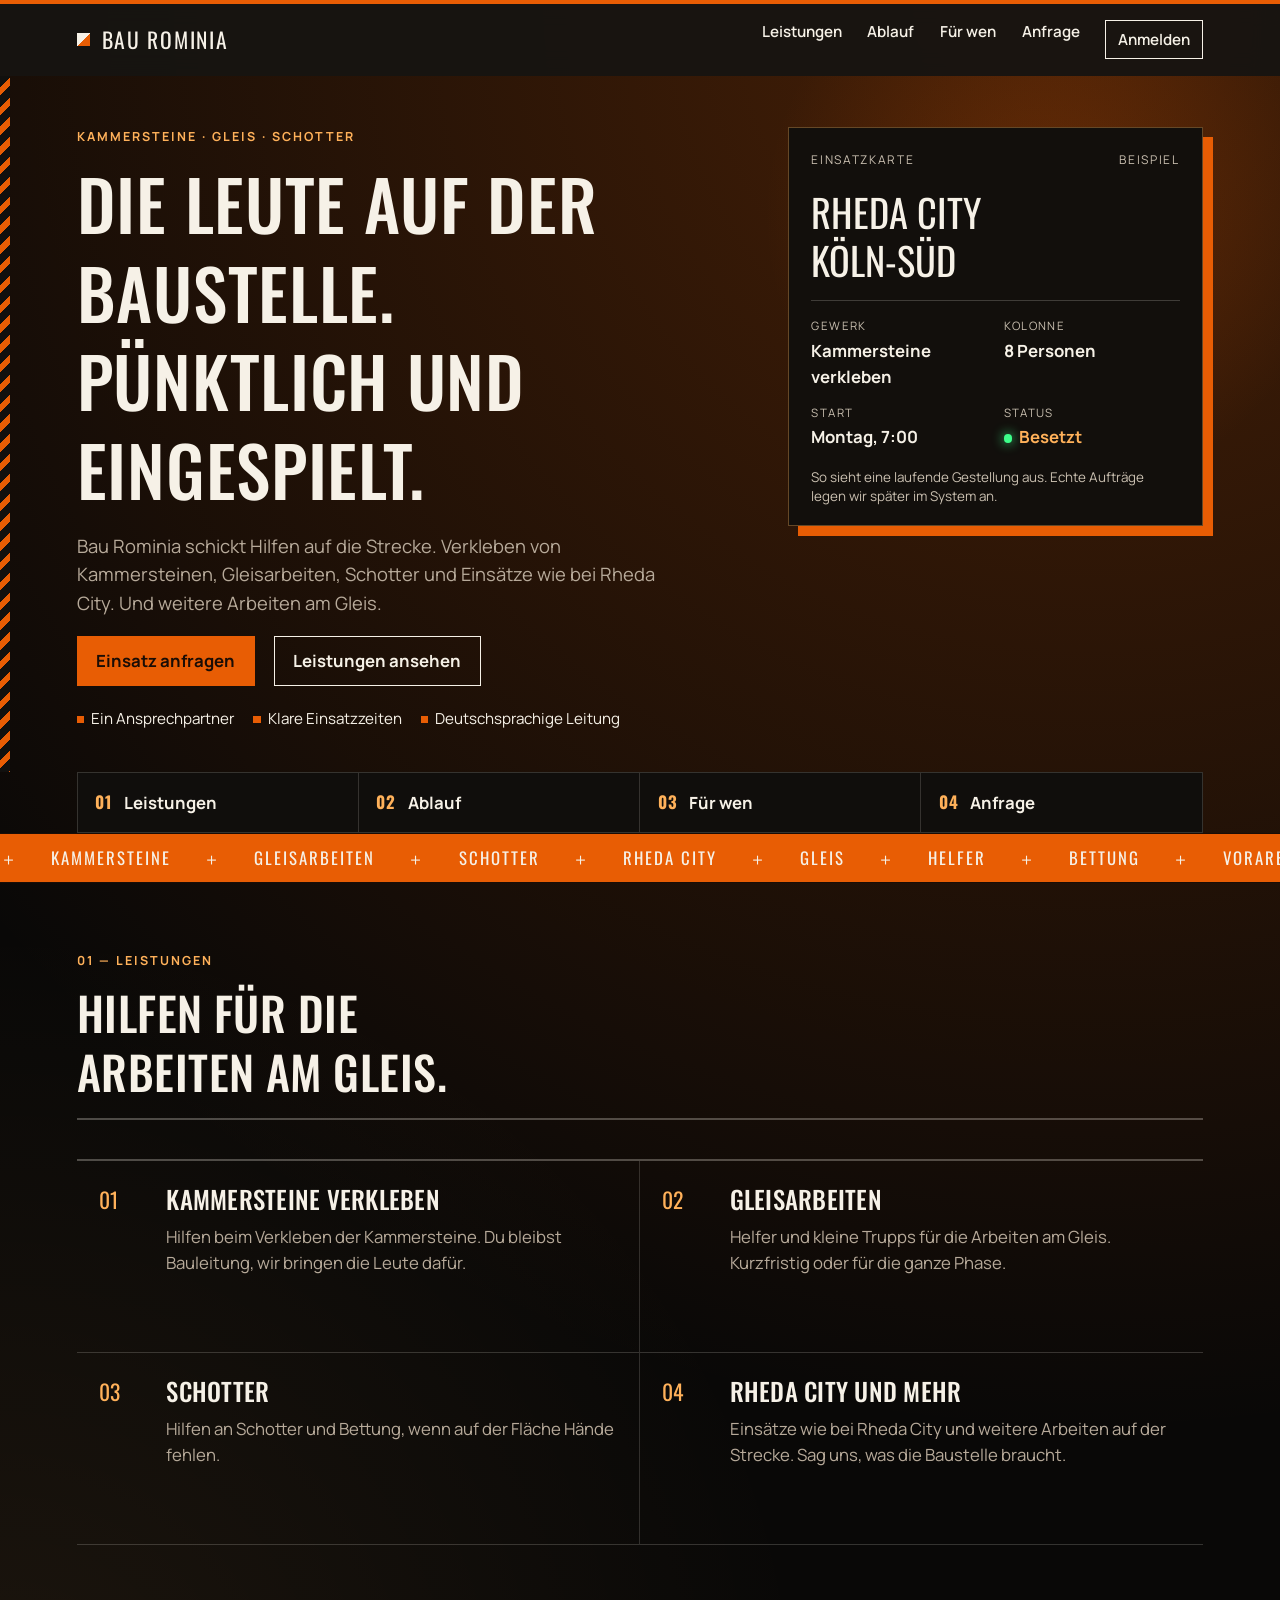
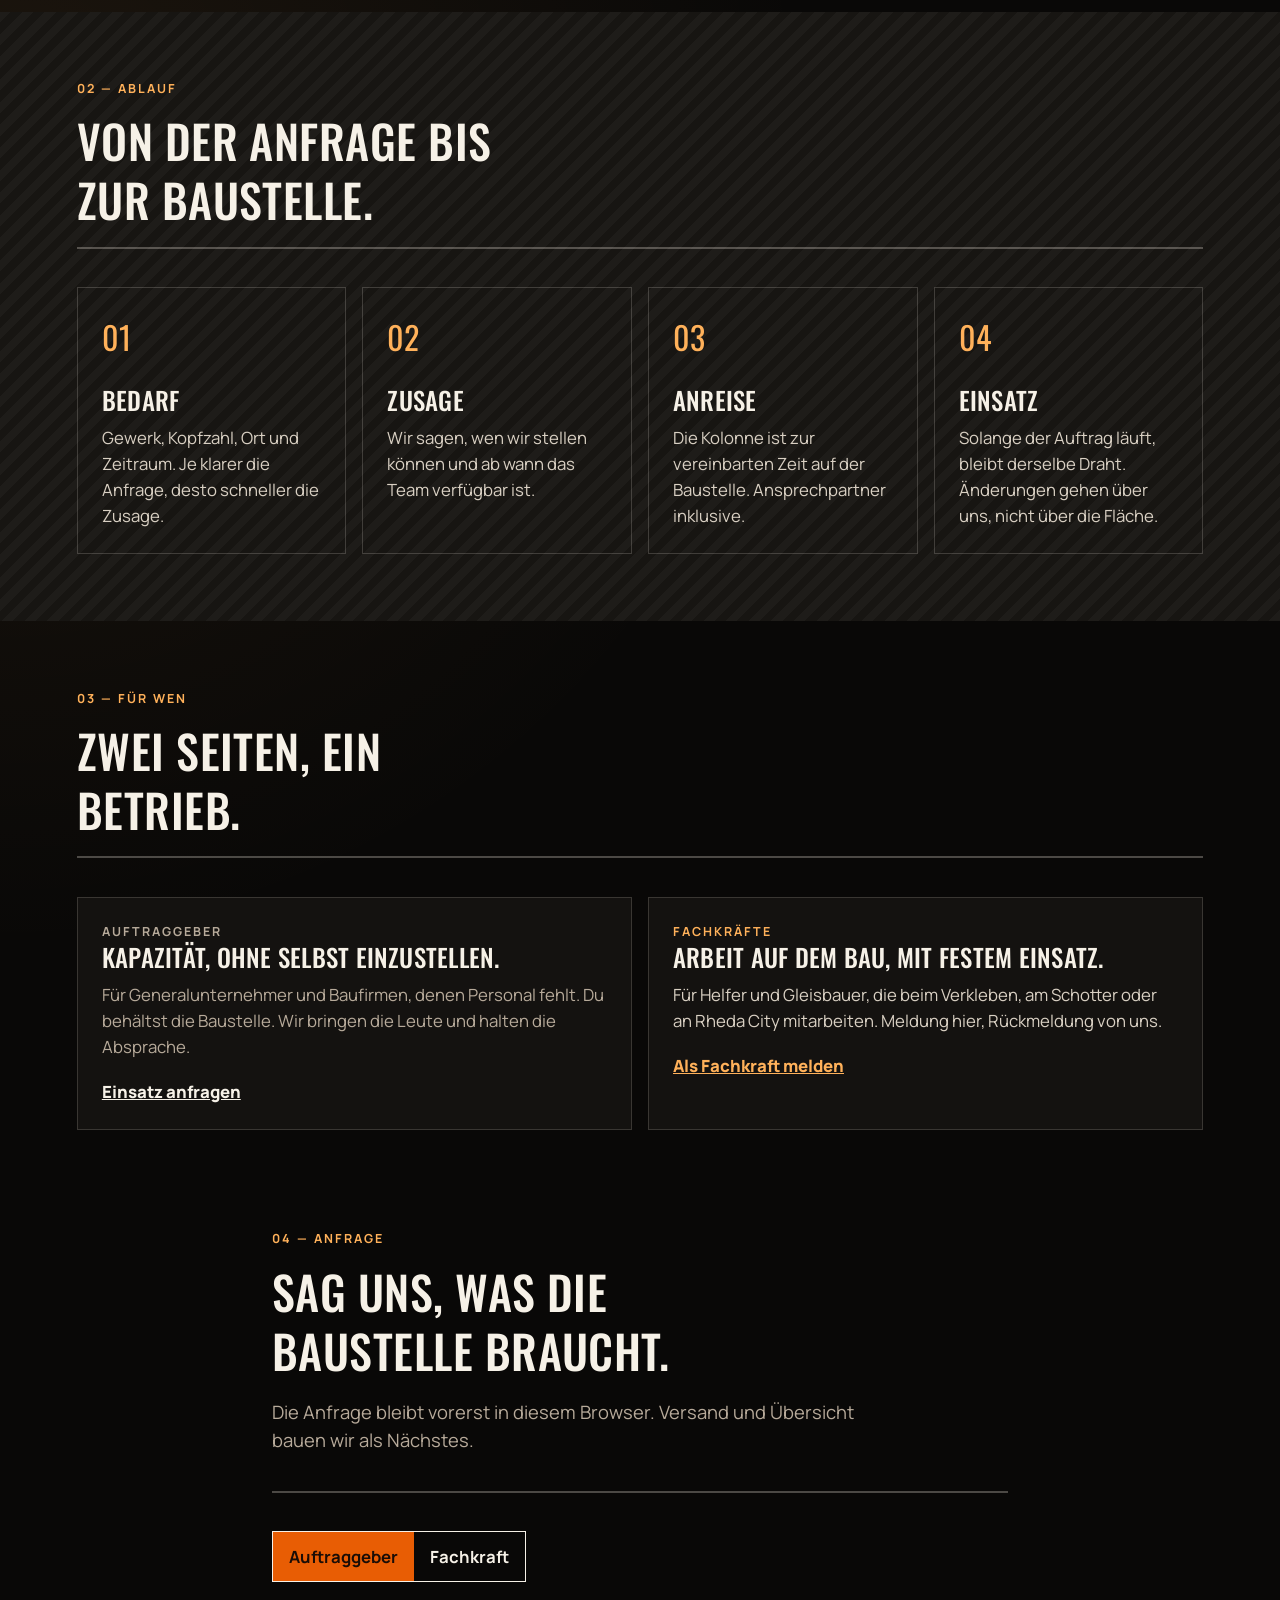
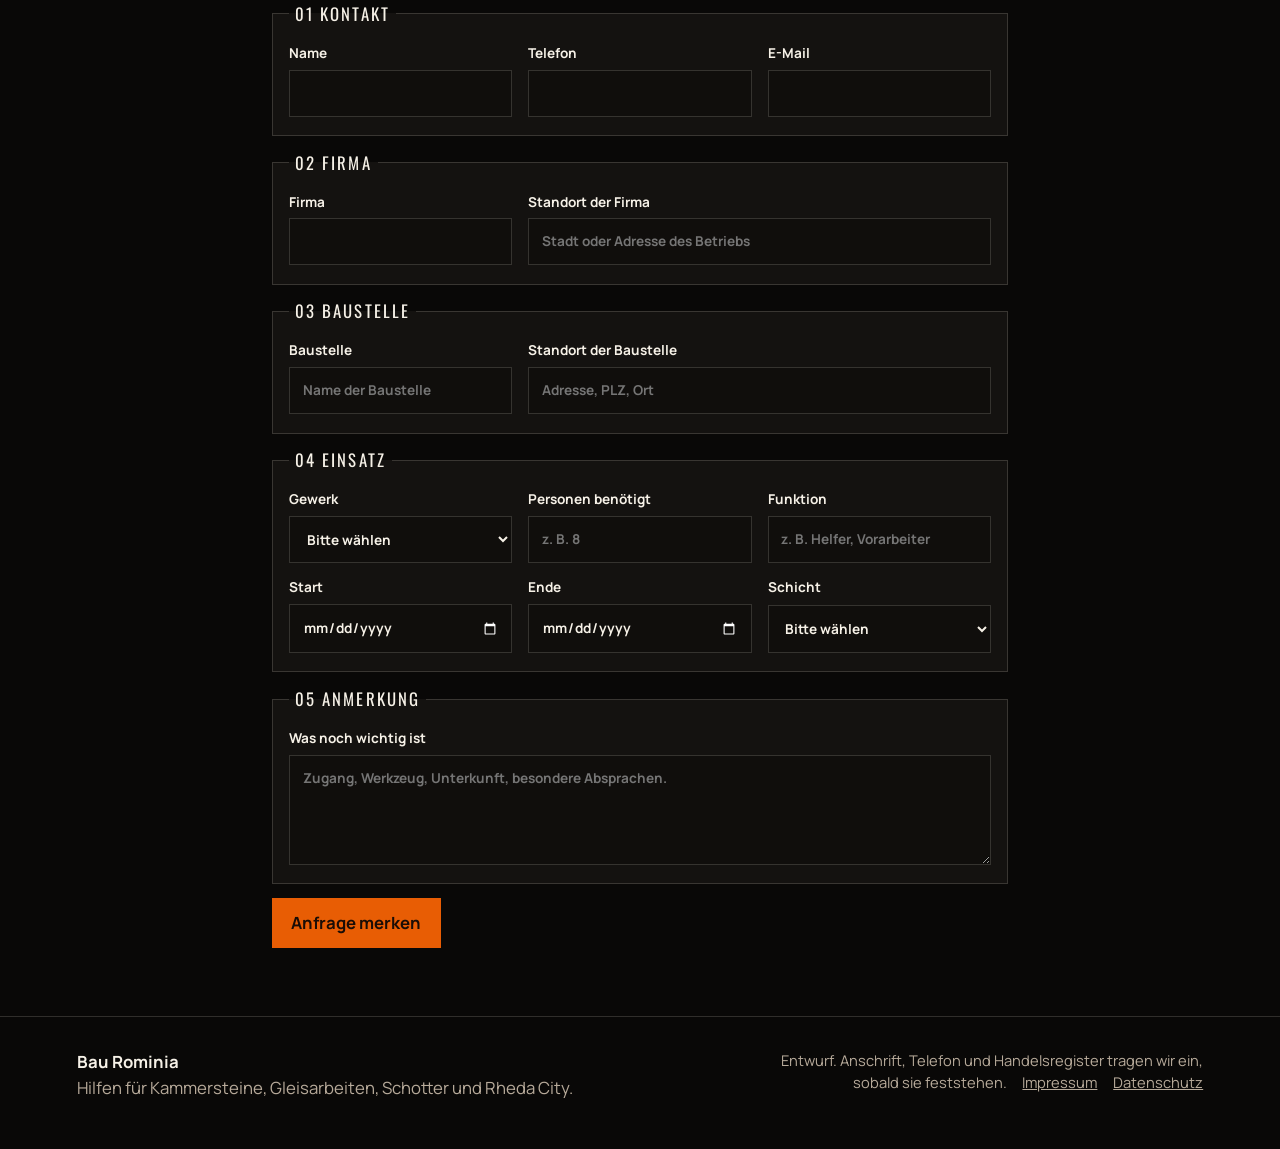
==== index.html @ fab6aeb9 "Seite online stellen, damit der Link dauerhaft erreichbar bleibt." ====
<!DOCTYPE html>
<html lang="de">
  <head>
    <meta charset="utf-8" />
    <meta name="viewport" content="width=device-width, initial-scale=1" />
    <title>Bau Rominia — Hilfen für Gleis und Rheda City</title>
    <meta
      name="description"
      content="Bau Rominia schickt Hilfen zum Verkleben von Kammersteinen, zu Gleisarbeiten, Schotter und Einsätzen wie bei Rheda City."
    />
    <link rel="icon" href="favicon.svg" type="image/svg+xml" />
    <link rel="preconnect" href="https://fonts.googleapis.com" />
    <link rel="preconnect" href="https://fonts.gstatic.com" crossorigin />
    <link
      href="https://fonts.googleapis.com/css2?family=Manrope:wght@400;500;600;700&family=Oswald:wght@500;600&display=swap"
      rel="stylesheet"
    />
    <link rel="stylesheet" href="css/styles.css" />
  </head>
  <body>
    <a class="skip" href="#inhalt">Zum Inhalt</a>

    <header class="site-header" data-header>
      <a class="wordmark" href="#oben">
        <span class="mark" aria-hidden="true"></span>
        Bau Rominia
      </a>
      <button class="nav-toggle" type="button" aria-expanded="false" aria-controls="nav" data-nav-toggle>
        Menü
      </button>
      <nav id="nav" class="nav" data-nav>
        <a href="#leistungen">Leistungen</a>
        <a href="#ablauf">Ablauf</a>
        <a href="#fuer-wen">Für wen</a>
        <a href="#anfrage">Anfrage</a>
        <a class="nav-account" href="konto.html" data-account>Anmelden</a>
      </nav>
    </header>

    <main id="inhalt">
      <section class="hero" id="oben">
        <div class="hero-copy">
          <p class="kicker">Kammersteine · Gleis · Schotter</p>
          <h1>Die Leute auf der Baustelle. Pünktlich und eingespielt.</h1>
          <p class="lead">
            Bau Rominia schickt Hilfen auf die Strecke. Verkleben von Kammersteinen,
            Gleisarbeiten, Schotter und Einsätze wie bei Rheda City. Und weitere Arbeiten am Gleis.
          </p>
          <div class="hero-actions">
            <a class="btn btn-solid" href="#anfrage">Einsatz anfragen</a>
            <a class="btn btn-line" href="#leistungen">Leistungen ansehen</a>
          </div>
          <ul class="trust">
            <li>Ein Ansprechpartner</li>
            <li>Klare Einsatzzeiten</li>
            <li>Deutschsprachige Leitung</li>
          </ul>
        </div>

        <aside class="ticket" aria-label="Beispiel eines Einsatzes">
          <div class="ticket-top">
            <span>Einsatzkarte</span>
            <span>Beispiel</span>
          </div>
          <p class="ticket-site">Rheda City<br />Köln-Süd</p>
          <dl>
            <div>
              <dt>Gewerk</dt>
              <dd>Kammersteine verkleben</dd>
            </div>
            <div>
              <dt>Kolonne</dt>
              <dd>8 Personen</dd>
            </div>
            <div>
              <dt>Start</dt>
              <dd>Montag, 7:00</dd>
            </div>
            <div>
              <dt>Status</dt>
              <dd><em class="live">Besetzt</em></dd>
            </div>
          </dl>
          <p class="ticket-note">So sieht eine laufende Gestellung aus. Echte Aufträge legen wir später im System an.</p>
        </aside>
      </section>

      <nav class="overview" aria-label="Überblick">
        <a href="#leistungen"><span>01</span>Leistungen</a>
        <a href="#ablauf"><span>02</span>Ablauf</a>
        <a href="#fuer-wen"><span>03</span>Für wen</a>
        <a href="#anfrage"><span>04</span>Anfrage</a>
      </nav>

      <div class="marquee" aria-hidden="true">
        <div class="marquee-track">
          <span>Kammersteine</span><span>Gleisarbeiten</span><span>Schotter</span><span>Rheda City</span>
          <span>Gleis</span><span>Helfer</span><span>Bettung</span><span>Vorarbeiter</span>
          <span>Kammersteine</span><span>Gleisarbeiten</span><span>Schotter</span><span>Rheda City</span>
          <span>Gleis</span><span>Helfer</span><span>Bettung</span><span>Vorarbeiter</span>
        </div>
      </div>

      <section class="section" id="leistungen">
        <div class="section-head">
          <p class="kicker">01 — Leistungen</p>
          <h2>Hilfen für die Arbeiten am Gleis.</h2>
        </div>
        <div class="service-grid">
          <article>
            <span class="idx">01</span>
            <div>
              <h3>Kammersteine verkleben</h3>
              <p>Hilfen beim Verkleben der Kammersteine. Du bleibst Bauleitung, wir bringen die Leute dafür.</p>
            </div>
          </article>
          <article>
            <span class="idx">02</span>
            <div>
              <h3>Gleisarbeiten</h3>
              <p>Helfer und kleine Trupps für die Arbeiten am Gleis. Kurzfristig oder für die ganze Phase.</p>
            </div>
          </article>
          <article>
            <span class="idx">03</span>
            <div>
              <h3>Schotter</h3>
              <p>Hilfen an Schotter und Bettung, wenn auf der Fläche Hände fehlen.</p>
            </div>
          </article>
          <article>
            <span class="idx">04</span>
            <div>
              <h3>Rheda City und mehr</h3>
              <p>Einsätze wie bei Rheda City und weitere Arbeiten auf der Strecke. Sag uns, was die Baustelle braucht.</p>
            </div>
          </article>
        </div>
      </section>

      <section class="section section-dark" id="ablauf">
        <div class="section-head">
          <p class="kicker">02 — Ablauf</p>
          <h2>Von der Anfrage bis zur Baustelle.</h2>
        </div>
        <ol class="steps">
          <li>
            <span>01</span>
            <h3>Bedarf</h3>
            <p>Gewerk, Kopfzahl, Ort und Zeitraum. Je klarer die Anfrage, desto schneller die Zusage.</p>
          </li>
          <li>
            <span>02</span>
            <h3>Zusage</h3>
            <p>Wir sagen, wen wir stellen können und ab wann das Team verfügbar ist.</p>
          </li>
          <li>
            <span>03</span>
            <h3>Anreise</h3>
            <p>Die Kolonne ist zur vereinbarten Zeit auf der Baustelle. Ansprechpartner inklusive.</p>
          </li>
          <li>
            <span>04</span>
            <h3>Einsatz</h3>
            <p>Solange der Auftrag läuft, bleibt derselbe Draht. Änderungen gehen über uns, nicht über die Fläche.</p>
          </li>
        </ol>
      </section>

      <section class="section" id="fuer-wen">
        <div class="section-head">
          <p class="kicker">03 — Für wen</p>
          <h2>Zwei Seiten, ein Betrieb.</h2>
        </div>
        <div class="split">
          <article>
            <p class="kicker">Auftraggeber</p>
            <h3>Kapazität, ohne selbst einzustellen.</h3>
            <p>
              Für Generalunternehmer und Baufirmen, denen Personal fehlt. Du behältst die Baustelle.
              Wir bringen die Leute und halten die Absprache.
            </p>
            <a class="text-link" href="#anfrage" data-audience="auftrag">Einsatz anfragen</a>
          </article>
          <article class="split-alt">
            <p class="kicker">Fachkräfte</p>
            <h3>Arbeit auf dem Bau, mit festem Einsatz.</h3>
            <p>
              Für Helfer und Gleisbauer, die beim Verkleben, am Schotter oder an Rheda City mitarbeiten.
              Meldung hier, Rückmeldung von uns.
            </p>
            <a class="text-link" href="#anfrage" data-audience="fachkraft">Als Fachkraft melden</a>
          </article>
        </div>
      </section>

      <section class="section section-form" id="anfrage">
        <div class="section-head">
          <p class="kicker">04 — Anfrage</p>
          <h2>Sag uns, was die Baustelle braucht.</h2>
          <p class="section-lead">Die Anfrage bleibt vorerst in diesem Browser. Versand und Übersicht bauen wir als Nächstes.</p>
        </div>

        <form class="form" data-form novalidate>
          <div class="switch" role="tablist" aria-label="Art der Anfrage">
            <button type="button" class="is-active" role="tab" aria-selected="true" data-tab="auftrag">Auftraggeber</button>
            <button type="button" role="tab" aria-selected="false" data-tab="fachkraft">Fachkraft</button>
          </div>
          <input type="hidden" name="art" value="auftrag" data-art />

          <fieldset class="block">
            <legend>01 Kontakt</legend>
            <div class="fields">
              <label>
                Name
                <input name="name" autocomplete="name" required />
              </label>
              <label>
                Telefon
                <input name="telefon" type="tel" autocomplete="tel" required />
              </label>
              <label>
                E-Mail
                <input name="email" type="email" autocomplete="email" required />
              </label>
            </div>
          </fieldset>

          <fieldset class="block" data-only="auftrag">
            <legend>02 Firma</legend>
            <div class="fields">
              <label>
                Firma
                <input name="firma" autocomplete="organization" required />
              </label>
              <label class="span-2">
                Standort der Firma
                <input name="firmaStandort" autocomplete="address-level2" placeholder="Stadt oder Adresse des Betriebs" required />
              </label>
            </div>
          </fieldset>

          <fieldset class="block" data-only="auftrag">
            <legend>03 Baustelle</legend>
            <div class="fields">
              <label>
                Baustelle
                <input name="baustelle" placeholder="Name der Baustelle" required />
              </label>
              <label class="span-2">
                Standort der Baustelle
                <input name="baustelleStandort" placeholder="Adresse, PLZ, Ort" required />
              </label>
            </div>
          </fieldset>

          <fieldset class="block">
            <legend data-einsatz>04 Einsatz</legend>
            <div class="fields">
              <label>
                Gewerk
                <select name="gewerk" required>
                  <option value="">Bitte wählen</option>
                  <option>Kammersteine verkleben</option>
                  <option>Gleisarbeiten</option>
                  <option>Schotter</option>
                  <option>Rheda City</option>
                  <option>Weitere Arbeiten am Gleis</option>
                </select>
              </label>
              <label data-only="auftrag">
                Personen benötigt
                <input name="personen" type="number" min="1" max="200" inputmode="numeric" placeholder="z. B. 8" required />
              </label>
              <label data-only="auftrag">
                Funktion
                <input name="funktion" placeholder="z. B. Helfer, Vorarbeiter" />
              </label>
              <label data-only="auftrag">
                Start
                <input name="start" type="date" required />
              </label>
              <label data-only="auftrag">
                Ende
                <input name="ende" type="date" />
              </label>
              <label data-only="auftrag">
                Schicht
                <select name="schicht">
                  <option value="">Bitte wählen</option>
                  <option>Früh</option>
                  <option>Tag</option>
                  <option>Spät</option>
                  <option>Nacht</option>
                  <option>Nach Absprache</option>
                </select>
              </label>
              <label data-only="fachkraft" hidden>
                Wohnort
                <input name="wohnort" placeholder="Stadt" required disabled />
              </label>
              <label data-only="fachkraft" hidden>
                Erfahrung in Jahren
                <input name="erfahrung" type="number" min="0" max="50" inputmode="numeric" disabled />
              </label>
              <label data-only="fachkraft" hidden>
                Verfügbar ab
                <input name="verfuegbar" type="date" required disabled />
              </label>
              <label data-only="fachkraft" hidden>
                Führerschein
                <select name="fuehrerschein" disabled>
                  <option value="">Bitte wählen</option>
                  <option>Keiner</option>
                  <option>Klasse B</option>
                  <option>Klasse C / CE</option>
                </select>
              </label>
              <label data-only="fachkraft" hidden>
                Deutsch
                <select name="deutsch" disabled>
                  <option value="">Bitte wählen</option>
                  <option>Grundkenntnisse</option>
                  <option>Gut</option>
                  <option>Verhandlungssicher</option>
                </select>
              </label>
            </div>
          </fieldset>

          <fieldset class="block">
            <legend data-anmerkung>05 Anmerkung</legend>
            <label>
              Was noch wichtig ist
              <textarea name="nachricht" rows="4" placeholder="Zugang, Werkzeug, Unterkunft, besondere Absprachen."></textarea>
            </label>
          </fieldset>

          <div class="form-row">
            <button class="btn btn-solid" type="submit">Anfrage merken</button>
            <p class="form-status" data-status role="status"></p>
          </div>
        </form>
      </section>
    </main>

    <footer class="site-footer">
      <div>
        <strong>Bau Rominia</strong>
        <p>Hilfen für Kammersteine, Gleisarbeiten, Schotter und Rheda City.</p>
      </div>
      <p class="fine">
        Entwurf. Anschrift, Telefon und Handelsregister tragen wir ein, sobald sie feststehen.
        <a href="impressum.html">Impressum</a>
        <a href="datenschutz.html">Datenschutz</a>
      </p>
    </footer>

    <script src="js/auth.js"></script>
    <script src="js/main.js"></script>
  </body>
</html>
---- css/styles.css ----
:root {
  --sand: #ebe4d6;
  --sand-2: #f6f1e7;
  --ink: #171512;
  --bg: #090807;
  --muted: #b7aa9a;
  --line: rgba(246, 241, 231, 0.16);
  --rust: #e85d04;
  --rust-deep: #ffb15a;
  --paper: #100e0c;
  --header: 76px;
  color-scheme: dark;
}

*,
*::before,
*::after {
  box-sizing: border-box;
}

html {
  scroll-behavior: smooth;
}

body {
  margin: 0;
  background:
    radial-gradient(circle at 85% 0%, rgba(232, 93, 4, 0.28), transparent 32%),
    radial-gradient(circle at 0% 40%, rgba(255, 177, 90, 0.08), transparent 28%),
    var(--bg);
  color: var(--sand-2);
  font-family: Manrope, "Segoe UI", sans-serif;
  font-size: 1.05rem;
  line-height: 1.55;
}

img {
  max-width: 100%;
}

a {
  color: inherit;
}

.skip {
  position: absolute;
  left: 1rem;
  top: -4rem;
  background: var(--ink);
  color: var(--sand);
  padding: 0.6rem 0.8rem;
  z-index: 20;
}

.skip:focus {
  top: 1rem;
}

.site-header {
  position: sticky;
  top: 0;
  z-index: 10;
  display: flex;
  align-items: center;
  justify-content: space-between;
  gap: 1.5rem;
  min-height: var(--header);
  padding: 0 6vw;
  background: rgba(23, 21, 18, 0.94);
  color: var(--sand-2);
  border-top: 4px solid var(--rust);
  border-bottom: 1px solid transparent;
  backdrop-filter: blur(12px);
}

.site-header.is-stuck {
  border-bottom-color: var(--line);
}

.wordmark {
  display: flex;
  align-items: center;
  gap: 0.7rem;
  font-family: Oswald, Impact, sans-serif;
  font-size: 1.35rem;
  letter-spacing: 0.08em;
  text-decoration: none;
  text-transform: uppercase;
}

.mark {
  width: 0.85rem;
  height: 0.85rem;
  background:
    linear-gradient(135deg, var(--sand-2) 50%, var(--rust) 50%);
}

.nav {
  display: flex;
  gap: 1.6rem;
}

.nav a {
  text-decoration: none;
  font-weight: 600;
  font-size: 0.95rem;
}

.nav a:hover,
.text-link:hover {
  color: #ffb15a;
}

.text-link:hover {
  color: var(--rust-deep);
}

.nav-account {
  border: 1px solid currentColor;
  padding: 0.4rem 0.75rem;
}

.nav-toggle {
  display: none;
  border: 1px solid currentColor;
  background: transparent;
  color: inherit;
  font: inherit;
  font-weight: 700;
  padding: 0.45rem 0.75rem;
  cursor: pointer;
}

.hero {
  position: relative;
  display: grid;
  grid-template-columns: minmax(0, 1.15fr) minmax(18rem, 0.72fr);
  gap: 3rem;
  align-items: start;
  padding: 3.2rem 6vw 2.6rem;
  background:
    radial-gradient(circle at 82% 20%, rgba(232, 93, 4, 0.22), transparent 24%),
    repeating-linear-gradient(135deg, #11100e 0 8px, var(--rust) 8px 14px) left / 10px 100% no-repeat;
}

.overview {
  display: grid;
  grid-template-columns: repeat(4, 1fr);
  margin: 0 6vw;
  border: 1px solid var(--line);
  background: #100e0c;
}

.overview a {
  display: flex;
  align-items: baseline;
  gap: 0.7rem;
  padding: 1rem 1.1rem;
  border-right: 1px solid var(--line);
  font-weight: 700;
  text-decoration: none;
}

.overview a:last-child {
  border-right: 0;
}

.overview a:hover {
  background: rgba(232, 93, 4, 0.16);
  color: var(--sand-2);
}

.overview span {
  font-family: Oswald, Impact, sans-serif;
  color: var(--rust-deep);
  letter-spacing: 0.06em;
}

.kicker {
  margin: 0 0 0.8rem;
  font-size: 0.78rem;
  font-weight: 700;
  letter-spacing: 0.16em;
  text-transform: uppercase;
  color: var(--rust-deep);
}

h1,
h2,
h3,
.ticket-site,
.kicker,
.wordmark,
.overview a,
.nav a {
  overflow: visible;
}

h1,
h2,
h3 {
  font-family: Oswald, Impact, sans-serif;
  font-weight: 500;
  letter-spacing: 0.01em;
  line-height: 1.28;
  text-transform: uppercase;
}

h1 {
  margin: 0;
  max-width: 16ch;
  font-size: clamp(3.1rem, 5.4vw, 5rem);
  line-height: 1.28;
}

h2 {
  margin: 0;
  font-size: clamp(2rem, 3.6vw, 3.2rem);
  max-width: 18ch;
  line-height: 1.28;
}

h3 {
  margin: 0 0 0.55rem;
  font-size: 1.55rem;
  line-height: 1.3;
}

.lead,
.section-lead {
  max-width: 38rem;
  color: var(--muted);
  font-size: 1.15rem;
}

.hero-actions,
.form-row,
.trust {
  display: flex;
  flex-wrap: wrap;
  gap: 0.8rem 1.2rem;
  align-items: center;
}

.trust {
  margin: 1.3rem 0 0;
  padding: 0;
  list-style: none;
  color: var(--sand-2);
  font-size: 0.95rem;
}

.trust li::before {
  content: "";
  display: inline-block;
  width: 0.45rem;
  height: 0.45rem;
  margin-right: 0.45rem;
  background: var(--rust);
  transform: translateY(-1px);
}

.btn {
  display: inline-flex;
  align-items: center;
  justify-content: center;
  min-height: 3rem;
  padding: 0.7rem 1.15rem;
  border: 1px solid var(--sand-2);
  color: var(--sand-2);
  font: inherit;
  font-weight: 700;
  text-decoration: none;
  cursor: pointer;
}

.btn-solid {
  background: var(--rust);
  border-color: var(--rust);
  color: #1a0d06;
}

.btn-solid:hover {
  background: var(--rust-deep);
  border-color: var(--rust-deep);
  color: #1a0d06;
}

.btn-line {
  background: transparent;
}

.btn-line:hover {
  background: var(--sand-2);
  color: var(--bg);
}

.ticket {
  background: #120f0c;
  color: var(--sand-2);
  padding: 1.4rem 1.4rem 1.2rem;
  border: 1px solid rgba(255, 177, 90, 0.35);
  box-shadow: 10px 10px 0 var(--rust);
}

.ticket-top,
.ticket dl,
.ticket-note {
  display: flex;
  justify-content: space-between;
  gap: 1rem;
}

.ticket-top {
  font-size: 0.75rem;
  letter-spacing: 0.14em;
  text-transform: uppercase;
  color: #c9bfb0;
}

.ticket-site {
  margin: 1.2rem 0 1rem;
  font-family: Oswald, Impact, sans-serif;
  font-size: clamp(2.2rem, 3vw, 3.1rem);
  line-height: 1.25;
  text-transform: uppercase;
  overflow-wrap: anywhere;
}

.ticket dl {
  display: grid;
  grid-template-columns: 1fr 1fr;
  gap: 0.9rem 1rem;
  margin: 0;
  padding-top: 1rem;
  border-top: 1px solid rgba(246, 241, 231, 0.2);
}

.ticket dt {
  font-size: 0.72rem;
  letter-spacing: 0.12em;
  text-transform: uppercase;
  color: #c9bfb0;
}

.ticket dd {
  margin: 0.15rem 0 0;
  font-weight: 700;
}

.ticket em {
  font-style: normal;
  color: #ffb15a;
}

.live::before {
  content: "";
  display: inline-block;
  width: 0.55rem;
  height: 0.55rem;
  margin-right: 0.4rem;
  border-radius: 50%;
  background: #3dff8a;
  box-shadow: 0 0 12px #3dff8a;
  animation: pulse 1.5s ease-in-out infinite;
}

@keyframes pulse {
  50% {
    opacity: 0.25;
  }
}

.ticket-note {
  display: block;
  margin: 1.1rem 0 0;
  color: #c9bfb0;
  font-size: 0.84rem;
  line-height: 1.4;
}

.marquee {
  overflow: hidden;
  border-block: 1px solid #1a0d06;
  background: var(--rust);
  color: var(--sand-2);
}

.marquee-track {
  display: flex;
  gap: 2rem;
  width: max-content;
  padding: 0.7rem 0;
  font-family: Oswald, Impact, sans-serif;
  letter-spacing: 0.12em;
  text-transform: uppercase;
  animation: drift 24s linear infinite;
}

.marquee span::before {
  content: "＋";
  margin-right: 2rem;
}

@keyframes drift {
  to {
    transform: translateX(-50%);
  }
}

.section {
  padding: 4.2rem 6vw;
}

.section-head {
  margin-bottom: 2.4rem;
  padding-bottom: 1.1rem;
  border-bottom: 2px solid rgba(246, 241, 231, 0.28);
}

.section-dark .section-head {
  border-bottom-color: rgba(246, 241, 231, 0.28);
}

.konto h1 {
  max-width: 14ch;
}

.auth-grid {
  display: grid;
  grid-template-columns: 1fr 1fr;
  gap: 1rem;
  margin-top: 1.6rem;
}

.auth-card {
  display: grid;
  gap: 0.85rem;
  align-content: start;
}

.auth-card h2 {
  font-size: 2rem;
}

.role-set {
  display: flex;
  flex-wrap: wrap;
  gap: 0.8rem 1.2rem;
  margin: 0;
  padding: 0;
  border: 0;
}

.role-set legend {
  width: 100%;
  padding: 0;
  font-size: 0.85rem;
  font-weight: 700;
}

.choice {
  display: flex;
  grid-template-columns: none;
  align-items: center;
  gap: 0.45rem;
  font-weight: 600;
}

.choice input {
  width: auto;
}

.own-list {
  margin: 0 0 1.4rem;
  padding: 0;
  list-style: none;
}

.own-list li {
  padding: 0.85rem 0;
  border-top: 1px solid var(--line);
}

.service-grid,
.steps,
.split {
  display: grid;
  gap: 1rem;
}

.service-grid {
  grid-template-columns: 1fr 1fr;
  gap: 0;
  border-top: 2px solid rgba(246, 241, 231, 0.28);
}

.service-grid article {
  display: grid;
  grid-template-columns: 3.2rem 1fr;
  gap: 0.8rem 1rem;
  min-height: 12rem;
  padding: 1.4rem 1.4rem 1.6rem;
  background: transparent;
  border: 0;
  border-bottom: 1px solid rgba(246, 241, 231, 0.18);
  border-right: 1px solid var(--line);
  transition: background 0.2s ease, padding-left 0.2s ease;
}

.service-grid article:hover {
  background: linear-gradient(90deg, rgba(232, 93, 4, 0.2), transparent 42%);
  padding-left: 1.8rem;
}

.service-grid article:nth-child(2n) {
  border-right: 0;
}

.idx {
  font-family: Oswald, Impact, sans-serif;
  font-size: 1.35rem;
  color: var(--rust-deep);
}

.split article,
.steps li {
  padding: 1.5rem;
  background: #141210;
  border: 1px solid var(--line);
}

.service-grid p,
.split p,
.steps p,
.site-footer p {
  margin: 0;
  color: var(--muted);
}

.section-dark {
  background:
    repeating-linear-gradient(
      -45deg,
      rgba(255, 255, 255, 0.03) 0 8px,
      transparent 8px 16px
    ),
    var(--ink);
  color: var(--sand-2);
}

.section-dark .kicker {
  color: #ffb15a;
}

.section-dark .steps li {
  background: transparent;
  border-color: rgba(246, 241, 231, 0.18);
}

.section-dark p {
  color: #d9d0c3;
}

.steps {
  grid-template-columns: repeat(4, 1fr);
  list-style: none;
  margin: 0;
  padding: 0;
  counter-reset: none;
}

.steps span {
  display: block;
  margin-bottom: 1.4rem;
  font-family: Oswald, Impact, sans-serif;
  font-size: 2rem;
  color: #ffb15a;
}

.split {
  grid-template-columns: 1fr 1fr;
}

.split-alt {
  background: #1c120c;
  color: var(--sand-2);
  border-color: rgba(232, 93, 4, 0.55);
}

.split-alt p,
.split-alt .kicker {
  color: #d9d0c3;
}

.split-alt .kicker,
.split-alt .text-link {
  color: #ffb15a;
}

.text-link {
  display: inline-block;
  margin-top: 1.2rem;
  font-weight: 800;
}

.section-form {
  padding-top: 2rem;
}

.section-form .section-head,
.form {
  max-width: 46rem;
  margin-inline: auto;
}

.block {
  margin: 0 0 0.85rem;
  padding: 1rem 1rem 1.15rem;
  border: 1px solid var(--line);
  background: #141210;
  min-inline-size: 0;
}

.block legend {
  padding: 0 0.4rem;
  font-family: Oswald, Impact, sans-serif;
  font-size: 1.05rem;
  letter-spacing: 0.12em;
  text-transform: uppercase;
}

.switch {
  display: inline-flex;
  margin-bottom: 1.2rem;
  border: 1px solid var(--sand-2);
}

.switch button {
  border: 0;
  background: transparent;
  color: inherit;
  font: inherit;
  font-weight: 700;
  padding: 0.7rem 1rem;
  cursor: pointer;
}

.switch button.is-active {
  background: var(--rust);
  color: #1a0d06;
}

.fields {
  display: grid;
  grid-template-columns: repeat(3, minmax(0, 1fr));
  gap: 0.9rem 1rem;
}

.span-2 {
  grid-column: span 2;
}

[hidden] {
  display: none !important;
}

label {
  display: grid;
  gap: 0.35rem;
  font-size: 0.85rem;
  font-weight: 700;
}

.full {
  grid-column: 1 / -1;
}

input,
select,
textarea {
  width: 100%;
  border: 1px solid var(--line);
  background: var(--paper);
  color: var(--sand-2);
  font: inherit;
  padding: 0.75rem 0.8rem;
}

input:focus,
select:focus,
textarea:focus,
button:focus-visible,
a:focus-visible {
  outline: 2px solid var(--rust);
  outline-offset: 2px;
}

.form-status {
  margin: 0;
  min-height: 1.4rem;
  font-weight: 700;
}

.form-status.is-error {
  color: #ff8d6a;
}

.site-footer {
  display: flex;
  justify-content: space-between;
  gap: 2rem;
  padding: 2rem 6vw 3rem;
  border-top: 1px solid var(--line);
}

.fine {
  max-width: 28rem;
  text-align: right;
  font-size: 0.92rem;
}

.fine a {
  margin-left: 0.8rem;
}

.page {
  padding: 4rem 6vw 6rem;
  max-width: 46rem;
}

.page h1 {
  font-size: clamp(3rem, 6vw, 4.5rem);
  margin-bottom: 1rem;
}

.page p + p {
  margin-top: 0;
}

@media (max-width: 900px) {
  .nav-toggle {
    display: inline-flex;
  }

  .nav {
    display: none;
    position: absolute;
    top: var(--header);
    left: 0;
    right: 0;
    flex-direction: column;
    gap: 0;
    padding: 0.4rem 6vw 1rem;
    background: #171512;
    color: var(--sand-2);
    border-bottom: 1px solid rgba(246, 241, 231, 0.16);
  }

  .nav.is-open {
    display: flex;
  }

  .nav a {
    padding: 0.8rem 0;
    border-top: 1px solid rgba(246, 241, 231, 0.16);
  }

  .nav-account {
    width: fit-content;
    margin-top: 0.7rem;
  }

  .overview,
  .auth-grid {
    grid-template-columns: 1fr 1fr;
  }

  .overview a:nth-child(2n) {
    border-right: 0;
  }

  .auth-grid {
    grid-template-columns: 1fr;
  }

  .overview {
    margin: 0;
  }

  .hero,
  .service-grid,
  .steps,
  .split,
  .fields,
  .site-footer {
    grid-template-columns: 1fr;
    display: grid;
  }

  .service-grid article,
  .service-grid article:nth-child(2n) {
    grid-template-columns: 2.4rem 1fr;
    border-right: 0;
  }

  .span-2 {
    grid-column: auto;
  }

  .hero {
    min-height: auto;
    padding-top: 2.5rem;
  }

  .ticket {
    transform: none;
  }

  .fine {
    text-align: left;
  }

  h1 {
    max-width: none;
  }
}

@media (prefers-reduced-motion: reduce) {
  html {
    scroll-behavior: auto;
  }

  .marquee-track,
  .live::before {
    animation: none;
  }
}
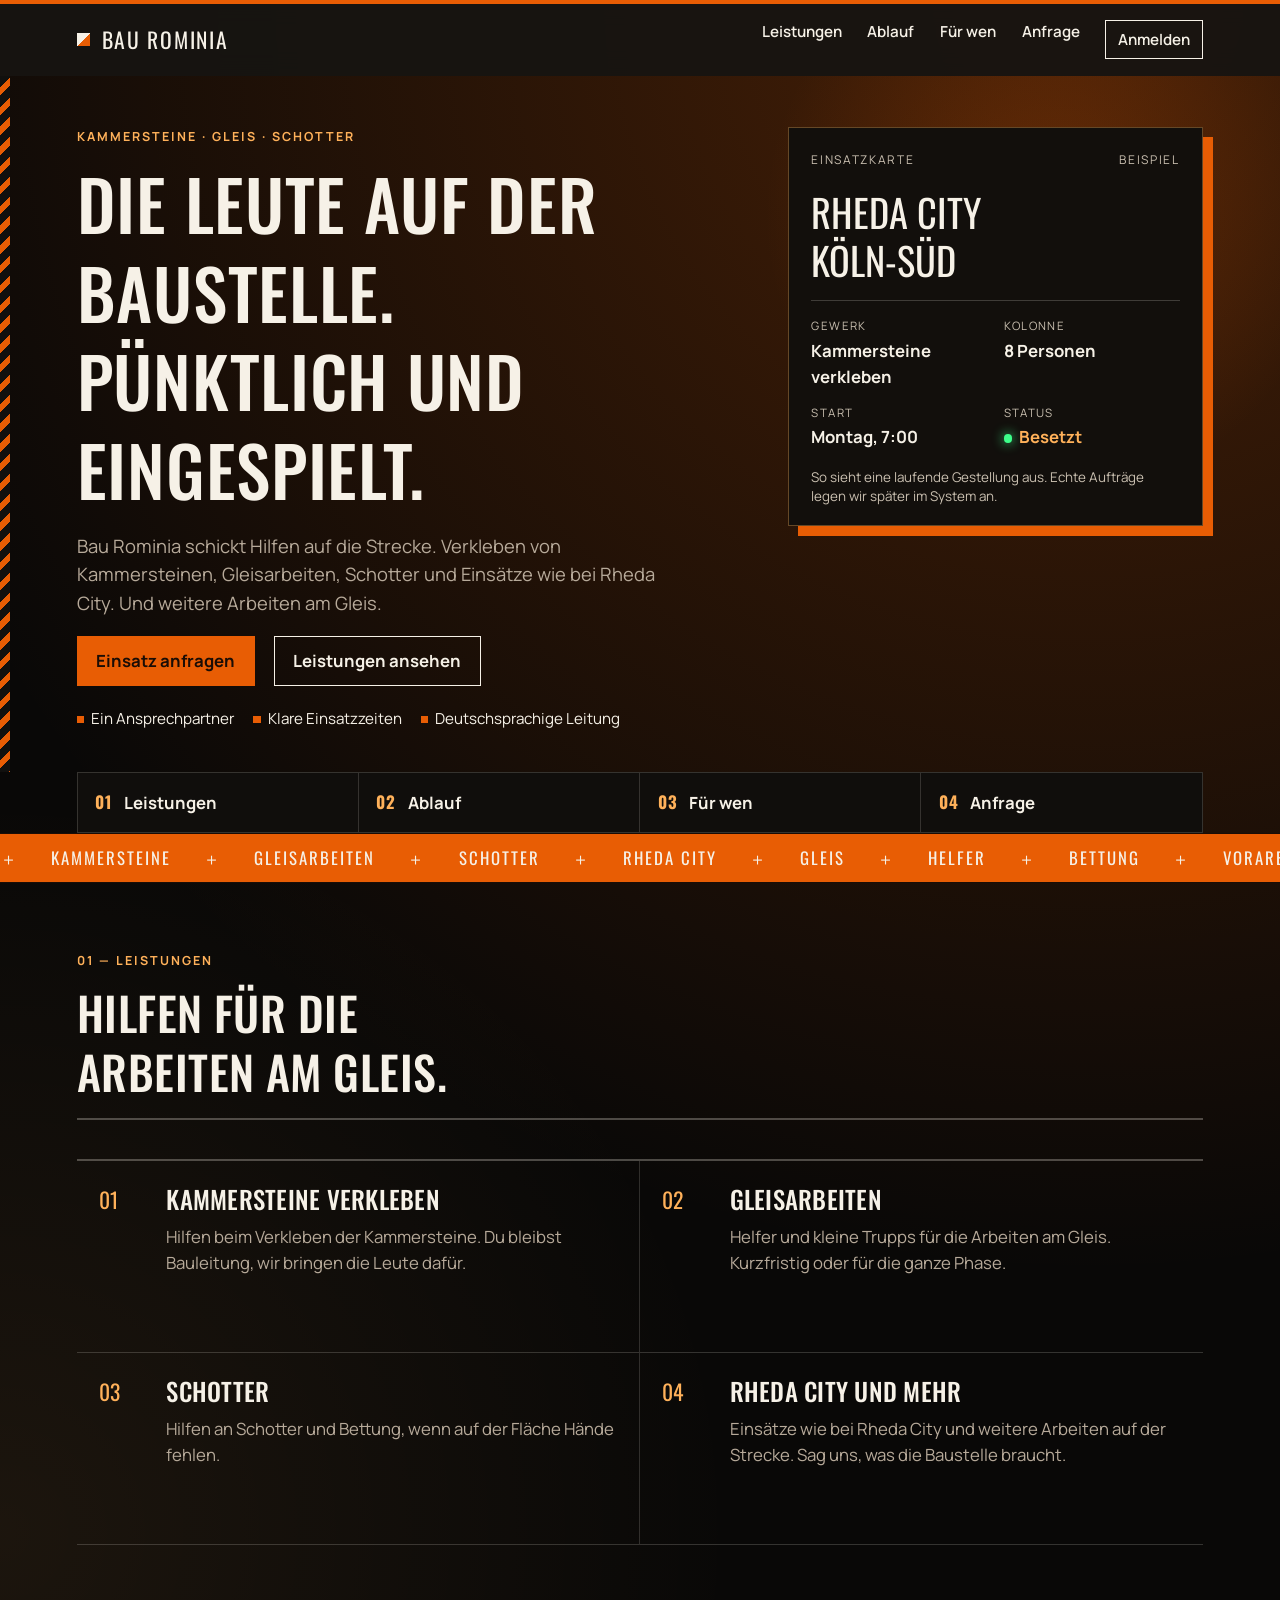
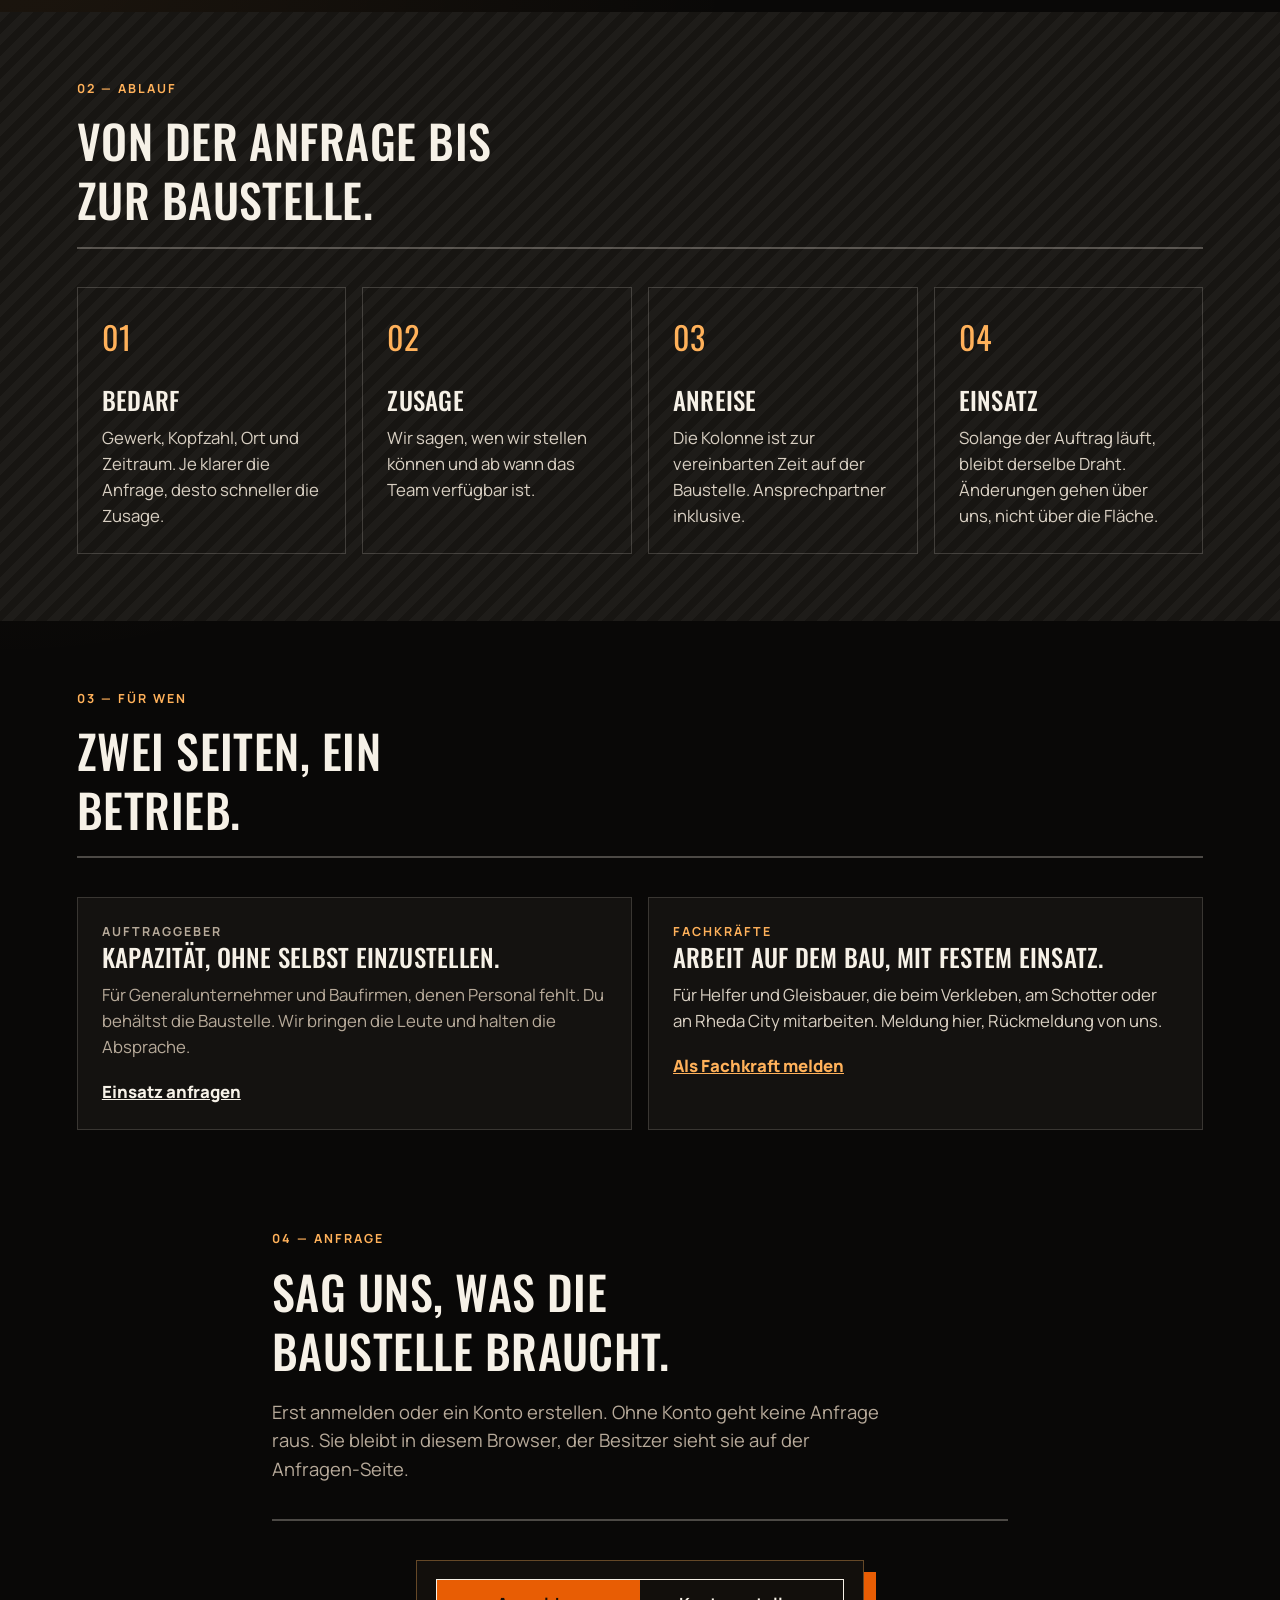
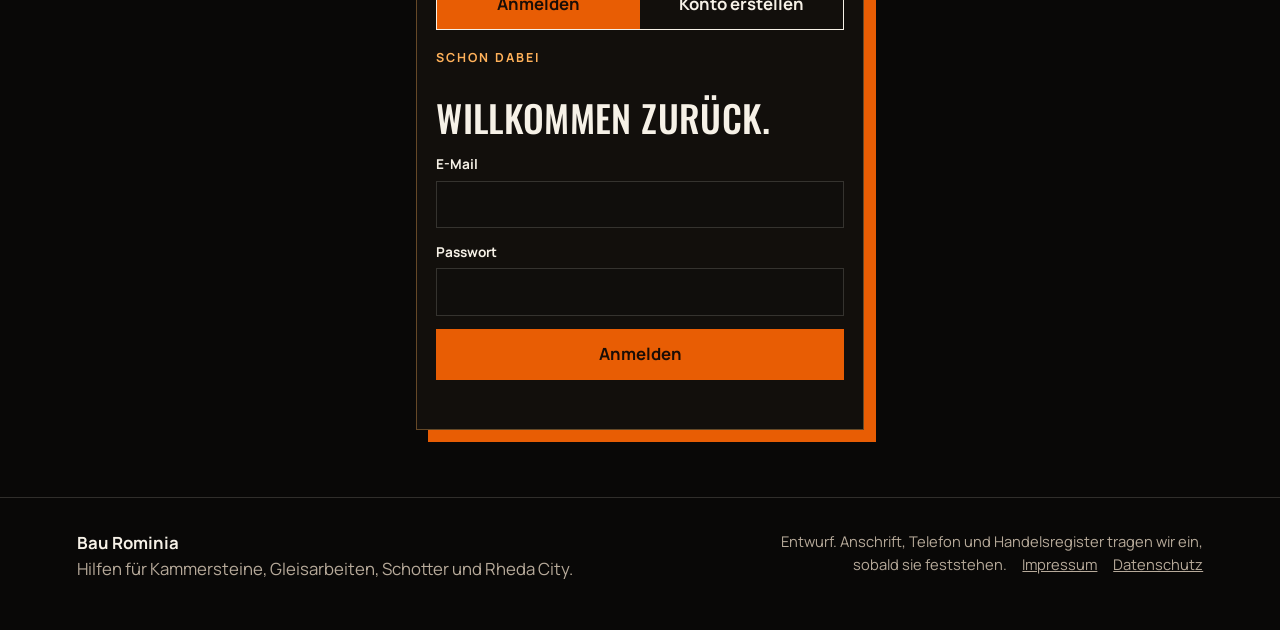
==== commit 523ce0df: "Kalkulation und Anfragen nur fuer den Besitzer, Anfrage erst nach Anmeldung." ====
--- a/index.html
+++ b/index.html
@@ -33,6 +33,8 @@
         <a href="#ablauf">Ablauf</a>
         <a href="#fuer-wen">Für wen</a>
         <a href="#anfrage">Anfrage</a>
+        <a href="anfragen.html" data-intern hidden>Anfragen</a>
+        <a href="kalkulation.html" data-intern hidden>Kalkulation</a>
         <a class="nav-account" href="konto.html" data-account>Anmelden</a>
       </nav>
     </header>
@@ -198,15 +200,84 @@
         <div class="section-head">
           <p class="kicker">04 — Anfrage</p>
           <h2>Sag uns, was die Baustelle braucht.</h2>
-          <p class="section-lead">Die Anfrage bleibt vorerst in diesem Browser. Versand und Übersicht bauen wir als Nächstes.</p>
-        </div>
-
-        <form class="form" data-form novalidate>
+          <p class="section-lead">
+            Erst anmelden oder ein Konto erstellen. Ohne Konto geht keine Anfrage raus.
+            Sie bleibt in diesem Browser, der Besitzer sieht sie auf der Anfragen-Seite.
+          </p>
+        </div>
+
+        <div class="anfrage-gate" data-anfrage-gate>
+          <div class="auth-panel">
+            <div class="switch" role="tablist" aria-label="Konto">
+              <button type="button" class="is-active" role="tab" aria-selected="true" data-auth-tab="login">Anmelden</button>
+              <button type="button" role="tab" aria-selected="false" data-auth-tab="register">Konto erstellen</button>
+            </div>
+            <form class="auth-card" data-auth-pane="login" data-anfrage-login novalidate>
+              <p class="kicker">Schon dabei</p>
+              <h2>Willkommen zurück.</h2>
+              <label>
+                E-Mail
+                <input name="email" type="email" autocomplete="username" required />
+              </label>
+              <label>
+                Passwort
+                <input name="password" type="password" autocomplete="current-password" required />
+              </label>
+              <div class="form-row">
+                <button class="btn btn-solid" type="submit">Anmelden</button>
+                <p class="form-status" data-status role="status"></p>
+              </div>
+            </form>
+
+            <form class="auth-card" data-auth-pane="register" data-anfrage-register hidden novalidate>
+              <p class="kicker">Neu hier</p>
+              <h2>Konto erstellen.</h2>
+              <label>
+                Name
+                <input name="name" autocomplete="name" required />
+              </label>
+              <label>
+                E-Mail
+                <input name="email" type="email" autocomplete="email" required />
+              </label>
+              <fieldset class="role-set">
+                <legend>Ich bin</legend>
+                <label class="choice">
+                  <input type="radio" name="rolle" value="auftrag" data-anfrage-rolle checked />
+                  Auftraggeber
+                </label>
+                <label class="choice">
+                  <input type="radio" name="rolle" value="fachkraft" data-anfrage-rolle />
+                  Fachkraft
+                </label>
+              </fieldset>
+              <label data-anfrage-firma>
+                Firma
+                <input name="firma" autocomplete="organization" />
+              </label>
+              <label>
+                Passwort
+                <input name="password" type="password" autocomplete="new-password" minlength="6" required />
+              </label>
+              <label>
+                Passwort wiederholen
+                <input name="password2" type="password" autocomplete="new-password" minlength="6" required />
+              </label>
+              <div class="form-row">
+                <button class="btn btn-solid" type="submit">Konto erstellen</button>
+                <p class="form-status" data-status role="status"></p>
+              </div>
+            </form>
+          </div>
+        </div>
+
+        <form class="form" data-form hidden novalidate>
           <div class="switch" role="tablist" aria-label="Art der Anfrage">
             <button type="button" class="is-active" role="tab" aria-selected="true" data-tab="auftrag">Auftraggeber</button>
             <button type="button" role="tab" aria-selected="false" data-tab="fachkraft">Fachkraft</button>
           </div>
           <input type="hidden" name="art" value="auftrag" data-art />
+          <p class="anfrage-wer" data-anfrage-wer></p>
 
           <fieldset class="block">
             <legend>01 Kontakt</legend>
@@ -269,12 +340,20 @@
                 </select>
               </label>
               <label data-only="auftrag">
-                Personen benötigt
+                Helfer
                 <input name="personen" type="number" min="1" max="200" inputmode="numeric" placeholder="z. B. 8" required />
               </label>
               <label data-only="auftrag">
+                Vorarbeiter
+                <input name="vorarbeiter" type="number" min="0" max="40" inputmode="numeric" placeholder="z. B. 1" />
+              </label>
+              <label data-only="auftrag">
+                Stunden pro Tag
+                <input name="stunden" type="number" min="1" max="24" step="0.5" inputmode="decimal" placeholder="8" />
+              </label>
+              <label data-only="auftrag">
                 Funktion
-                <input name="funktion" placeholder="z. B. Helfer, Vorarbeiter" />
+                <input name="funktion" placeholder="z. B. Verkleben, Stopfen" />
               </label>
               <label data-only="auftrag">
                 Start
@@ -292,7 +371,16 @@
                   <option>Tag</option>
                   <option>Spät</option>
                   <option>Nacht</option>
+                  <option>Wochenende</option>
                   <option>Nach Absprache</option>
+                </select>
+              </label>
+              <label data-only="auftrag">
+                Unterkunft
+                <select name="unterkunft">
+                  <option value="">Bitte wählen</option>
+                  <option value="nein">Nein</option>
+                  <option value="ja">Ja, Übernachtung nötig</option>
                 </select>
               </label>
               <label data-only="fachkraft" hidden>
@@ -351,6 +439,8 @@
       </div>
       <p class="fine">
         Entwurf. Anschrift, Telefon und Handelsregister tragen wir ein, sobald sie feststehen.
+        <a href="anfragen.html" data-intern hidden>Anfragen</a>
+        <a href="kalkulation.html" data-intern hidden>Kalkulation</a>
         <a href="impressum.html">Impressum</a>
         <a href="datenschutz.html">Datenschutz</a>
       </p>
--- a/css/styles.css
+++ b/css/styles.css
@@ -422,15 +422,38 @@
   border-bottom-color: rgba(246, 241, 231, 0.28);
 }
 
+.page.konto {
+  max-width: 36rem;
+  margin-inline: auto;
+  padding-inline: 1.25rem;
+}
+
+.page.konto .auth-panel,
+.page.konto .besitzer-box {
+  width: 100%;
+}
+
 .konto h1 {
   max-width: 14ch;
 }
 
-.auth-grid {
-  display: grid;
-  grid-template-columns: 1fr 1fr;
-  gap: 1rem;
-  margin-top: 1.6rem;
+.auth-panel {
+  width: min(100%, 28rem);
+  margin: 1.6rem auto 0;
+  padding: 1.15rem 1.2rem 1.25rem;
+  background: #120f0c;
+  border: 1px solid rgba(255, 177, 90, 0.35);
+  box-shadow: 12px 12px 0 var(--rust);
+}
+
+.auth-panel .switch {
+  display: flex;
+  width: 100%;
+  margin-bottom: 1.15rem;
+}
+
+.auth-panel .switch button {
+  flex: 1;
 }
 
 .auth-card {
@@ -440,13 +463,23 @@
 }
 
 .auth-card h2 {
-  font-size: 2rem;
+  max-width: none;
+  font-size: clamp(1.8rem, 4vw, 2.3rem);
+}
+
+.auth-card .btn {
+  width: 100%;
+}
+
+.auth-card .form-row {
+  display: grid;
+  gap: 0.45rem;
 }
 
 .role-set {
-  display: flex;
-  flex-wrap: wrap;
-  gap: 0.8rem 1.2rem;
+  display: grid;
+  grid-template-columns: 1fr 1fr;
+  gap: 0.5rem;
   margin: 0;
   padding: 0;
   border: 0;
@@ -460,15 +493,30 @@
 }
 
 .choice {
+  position: relative;
   display: flex;
   grid-template-columns: none;
   align-items: center;
-  gap: 0.45rem;
-  font-weight: 600;
+  justify-content: center;
+  min-height: 2.8rem;
+  padding: 0.55rem 0.7rem;
+  border: 1px solid var(--line);
+  font-weight: 700;
+  cursor: pointer;
+}
+
+.choice:has(input:checked) {
+  background: var(--rust);
+  border-color: var(--rust);
+  color: #1a0d06;
 }
 
 .choice input {
-  width: auto;
+  position: absolute;
+  width: 1px;
+  height: 1px;
+  margin: 0;
+  opacity: 0;
 }
 
 .own-list {
@@ -609,9 +657,15 @@
 }
 
 .section-form .section-head,
-.form {
+.form,
+.anfrage-gate {
   max-width: 46rem;
   margin-inline: auto;
+}
+
+.anfrage-wer {
+  margin: 0 0 1rem;
+  font-weight: 700;
 }
 
 .block {
@@ -732,6 +786,443 @@
 .page h1 {
   font-size: clamp(3rem, 6vw, 4.5rem);
   margin-bottom: 1rem;
+}
+
+.page.page-calc {
+  max-width: 78rem;
+  margin-inline: auto;
+  padding-inline: 1.5rem;
+}
+
+.page.page-calc h1 {
+  max-width: none;
+  font-size: clamp(2.6rem, 4vw, 3.6rem);
+}
+
+.calc-layout {
+  display: grid;
+  grid-template-columns: minmax(22rem, 30rem) minmax(0, 1fr);
+  gap: 1.6rem;
+  align-items: start;
+  margin-top: 1.6rem;
+}
+
+.calc-form {
+  max-width: none;
+  margin-inline: 0;
+}
+
+.calc-form .fields {
+  grid-template-columns: 1fr 1fr;
+}
+
+.calc-form label {
+  min-width: 0;
+  color: var(--muted);
+  font-size: 0.78rem;
+  letter-spacing: 0.04em;
+}
+
+.calc-form .choice {
+  flex-direction: row;
+  align-items: center;
+  justify-content: flex-start;
+  gap: 0.65rem;
+  min-height: 3rem;
+  padding: 0 0.85rem;
+  border: 1px solid var(--line);
+  background: var(--paper);
+  color: var(--sand-2);
+  letter-spacing: 0;
+  font-size: 0.95rem;
+}
+
+.calc-form .choice:has(input:checked) {
+  background: #1c120c;
+  border-color: var(--rust);
+  color: var(--sand-2);
+}
+
+.calc-form .choice input {
+  position: static;
+  width: 1.05rem;
+  height: 1.05rem;
+  opacity: 1;
+  accent-color: var(--rust);
+}
+
+.calc-form .span-2 {
+  grid-column: span 2;
+}
+
+.calc-form .is-off {
+  opacity: 0.4;
+}
+
+.satz-kopf,
+.satz-zeile {
+  display: grid;
+  grid-template-columns: minmax(0, 1.15fr) minmax(0, 0.8fr) minmax(0, 0.8fr);
+  gap: 0.4rem 0.55rem;
+  align-items: center;
+}
+
+.satz-liste {
+  display: grid;
+  gap: 0.45rem;
+}
+
+.satz-kopf {
+  margin-bottom: 0.35rem;
+  font-size: 0.68rem;
+  font-weight: 700;
+  letter-spacing: 0.12em;
+  text-transform: uppercase;
+  color: #c9bfb0;
+}
+
+.satz-kopf span:not(:first-child),
+.satz-zeile label {
+  text-align: left;
+}
+
+.satz-name {
+  color: var(--muted);
+  font-size: 0.78rem;
+  font-weight: 700;
+  letter-spacing: 0.03em;
+  line-height: 1.3;
+}
+
+.satz-zeile label {
+  gap: 0;
+  font-size: 0;
+}
+
+.satz-zeile input {
+  font-size: 1rem;
+  padding: 0.55rem 0.65rem;
+}
+
+.calc-form .block .choice {
+  margin-top: 0.85rem;
+}
+
+.calc-note,
+.fest-lead {
+  margin: 0 0 0.75rem;
+  color: var(--muted);
+  font-size: 0.88rem;
+  line-height: 1.45;
+}
+
+.fest-liste {
+  display: grid;
+  gap: 0.35rem;
+  margin: 0;
+  padding-left: 1.15rem;
+  color: var(--sand-2);
+  font-size: 0.92rem;
+}
+
+.frei-kopf,
+[data-leute] {
+  display: grid;
+  gap: 0.4rem;
+}
+
+.frei-kopf {
+  grid-template-columns: minmax(0, 1.3fr) minmax(0, 0.7fr) minmax(0, 0.85fr);
+  margin-bottom: 0.35rem;
+  font-size: 0.68rem;
+  font-weight: 700;
+  letter-spacing: 0.12em;
+  text-transform: uppercase;
+  color: #c9bfb0;
+}
+
+[data-leute] {
+  margin-bottom: 0.7rem;
+}
+
+.auto-liste,
+.extra-liste {
+  display: grid;
+  gap: 0.45rem;
+}
+
+.auto-zeile {
+  display: grid;
+  grid-template-columns: minmax(0, 1fr) 5.5rem;
+  gap: 0.55rem;
+  align-items: center;
+}
+
+.extra-zeile {
+  display: grid;
+  grid-template-columns: minmax(0, 1.3fr) minmax(0, 0.7fr) minmax(0, 0.85fr) auto;
+  gap: 0.4rem;
+  align-items: end;
+}
+
+.extra-liste + .btn {
+  margin-top: 0.7rem;
+}
+
+.extra-zeile .btn {
+  min-height: 2.55rem;
+  padding: 0.35rem 0.7rem;
+}
+
+.anfrage-wahl-liste {
+  display: flex;
+  flex-wrap: wrap;
+  gap: 0.45rem;
+  margin-top: 0.45rem;
+}
+
+.anfrage-wahl-liste .btn {
+  min-height: 2.4rem;
+}
+
+.sheet-kunde {
+  display: none;
+}
+
+.angebot-block {
+  margin: 0.2rem 0 1rem;
+  padding-top: 0.85rem;
+  border-top: 1px solid var(--line);
+}
+
+.angebot-block h3 {
+  font-size: 1.35rem;
+}
+
+.angebot-liste {
+  display: grid;
+  gap: 0.35rem;
+  margin: 0.7rem 0;
+}
+
+.angebot-zeile {
+  display: grid;
+  grid-template-columns: minmax(0, 1fr) auto auto;
+  gap: 0.75rem;
+  margin: 0;
+  align-items: baseline;
+}
+
+.angebot-netto {
+  margin: 0.35rem 0 0;
+  font-weight: 800;
+}
+
+.calc-side {
+  position: sticky;
+  top: calc(var(--header) + 1rem);
+  display: grid;
+  gap: 0.9rem;
+}
+
+.sheet-kpis {
+  display: grid;
+  grid-template-columns: repeat(3, minmax(0, 1fr));
+  gap: 0.85rem 1rem;
+  margin-top: 0.85rem;
+  padding-bottom: 0.85rem;
+  border-bottom: 1px solid var(--line);
+}
+
+.sheet-kpis span,
+.sheet-kpis em {
+  display: block;
+  font-style: normal;
+  font-size: 0.68rem;
+  font-weight: 700;
+  letter-spacing: 0.12em;
+  text-transform: uppercase;
+  color: #c9bfb0;
+}
+
+.sheet-kpis em {
+  margin-top: 0.15rem;
+  letter-spacing: 0.04em;
+  text-transform: none;
+  font-size: 0.85rem;
+  color: var(--muted);
+}
+
+.sheet-kpis strong {
+  display: block;
+  margin-top: 0.2rem;
+  font-family: Oswald, Impact, sans-serif;
+  font-size: clamp(1.25rem, 2vw, 1.7rem);
+  font-weight: 600;
+  line-height: 1.2;
+  letter-spacing: 0.02em;
+}
+
+.sheet-kpis strong[data-netto] {
+  font-size: clamp(1.7rem, 2.4vw, 2.3rem);
+}
+
+.sheet-kpis .is-neg {
+  color: #ff8d6a;
+}
+
+.sheet-meta {
+  margin: 0.2rem 0 0;
+  color: var(--muted);
+  font-size: 0.9rem;
+  line-height: 1.45;
+}
+
+.sheet {
+  background: #120f0c;
+  border: 1px solid rgba(255, 177, 90, 0.35);
+  box-shadow: 12px 12px 0 var(--rust);
+  padding: 1.35rem 1.3rem 1.2rem;
+}
+
+.sheet-scroll {
+  overflow-x: auto;
+  margin-top: 0.8rem;
+}
+
+.sheet table {
+  width: 100%;
+  border-collapse: collapse;
+  font-size: 0.95rem;
+}
+
+.sheet th,
+.sheet td {
+  padding: 0.7rem 0.45rem;
+  border-bottom: 1px solid var(--line);
+  text-align: left;
+  vertical-align: middle;
+}
+
+.sheet td:nth-child(2) {
+  width: 36%;
+}
+
+.sheet th {
+  font-size: 0.68rem;
+  letter-spacing: 0.12em;
+  text-transform: uppercase;
+  color: #c9bfb0;
+  font-weight: 700;
+}
+
+.sheet .num {
+  text-align: right;
+  font-variant-numeric: tabular-nums;
+  white-space: nowrap;
+}
+
+.sheet-sum {
+  display: grid;
+  grid-template-columns: 1fr 1fr;
+  gap: 0.75rem 1rem;
+  margin: 0.9rem 0 0;
+}
+
+.sheet-sum dt {
+  font-size: 0.68rem;
+  letter-spacing: 0.12em;
+  text-transform: uppercase;
+  color: #c9bfb0;
+}
+
+.sheet-sum dd {
+  margin: 0.15rem 0 0;
+  font-weight: 800;
+}
+
+.calc-saved {
+  margin-top: 2.4rem;
+}
+
+.calc-saved h2 {
+  max-width: none;
+  margin-bottom: 0.6rem;
+}
+
+.calc-item {
+  display: flex;
+  flex-wrap: wrap;
+  align-items: center;
+  justify-content: space-between;
+  gap: 0.7rem 1rem;
+}
+
+.calc-item .text-link {
+  margin-top: 0;
+  border: 0;
+  background: transparent;
+  color: inherit;
+  font: inherit;
+  font-weight: 800;
+  text-align: left;
+  cursor: pointer;
+}
+
+.calc-item .btn {
+  min-height: 2.4rem;
+  padding: 0.35rem 0.8rem;
+}
+
+.besitzer-box {
+  width: min(100%, 28rem);
+  margin: 1.2rem auto 0;
+  padding: 1rem 1rem 1.15rem;
+  border: 1px solid var(--line);
+  background: #141210;
+}
+
+.besitzer-box summary {
+  cursor: pointer;
+  font-weight: 800;
+}
+
+.besitzer-box form {
+  display: grid;
+  gap: 0.85rem;
+  max-width: 28rem;
+  margin-top: 1rem;
+}
+
+.anfrage-list {
+  display: grid;
+  gap: 0.9rem;
+  margin-top: 1.6rem;
+}
+
+.anfrage-card h2 {
+  max-width: none;
+  overflow-wrap: anywhere;
+}
+
+.anfrage-card dl {
+  display: grid;
+  grid-template-columns: 1fr 1fr;
+  gap: 0.75rem 1rem;
+  margin: 0.9rem 0 1rem;
+}
+
+.anfrage-card dt {
+  font-size: 0.72rem;
+  letter-spacing: 0.12em;
+  text-transform: uppercase;
+  color: var(--muted);
+}
+
+.anfrage-card dd {
+  margin: 0.15rem 0 0;
+  font-weight: 700;
+  overflow-wrap: anywhere;
 }
 
 .page p + p {
@@ -793,9 +1284,35 @@
   .steps,
   .split,
   .fields,
-  .site-footer {
+  .site-footer,
+  .calc-layout {
     grid-template-columns: 1fr;
     display: grid;
+  }
+
+  .calc-side {
+    position: static;
+  }
+
+  .sheet-kpis {
+    grid-template-columns: 1fr 1fr;
+  }
+
+  .auth-panel {
+    box-shadow: 6px 6px 0 var(--rust);
+  }
+
+  .anfrage-card dl {
+    grid-template-columns: 1fr;
+  }
+
+  .extra-zeile {
+    grid-template-columns: 1fr 1fr;
+  }
+
+  .extra-zeile .extra-name,
+  .extra-zeile .btn {
+    grid-column: 1 / -1;
   }
 
   .service-grid article,
@@ -826,6 +1343,77 @@
   }
 }
 
+@media print {
+  .site-header,
+  .skip,
+  .calc-saved,
+  .calc-form,
+  .calc-note,
+  .form-row,
+  .site-footer,
+  .kicker,
+  .page.page-calc h1,
+  .section-lead,
+  [data-lock] {
+    display: none !important;
+  }
+
+  body {
+    background: #fff;
+    color: #171512;
+  }
+
+  .page.page-calc {
+    max-width: none;
+    padding: 0;
+  }
+
+  .calc-layout {
+    display: block;
+  }
+
+  .calc-side {
+    position: static;
+  }
+
+  .sheet-kunde {
+    display: none !important;
+  }
+
+  body.druck-angebot .sheet-intern {
+    display: none !important;
+  }
+
+  body.druck-angebot .sheet-kunde {
+    display: block !important;
+  }
+
+  .ticket,
+  .block,
+  .sheet {
+    box-shadow: none;
+    color: #171512;
+    background: #fff;
+    border-color: #bbb;
+  }
+
+  .sheet th,
+  .sheet td,
+  .sheet-kpis strong,
+  .sheet-meta {
+    color: #171512;
+  }
+
+  .ticket-note,
+  .ticket dt,
+  .ticket-top,
+  .sheet th,
+  .sheet-kpis span,
+  .sheet-kpis em {
+    color: #444;
+  }
+}
+
 @media (prefers-reduced-motion: reduce) {
   html {
     scroll-behavior: auto;
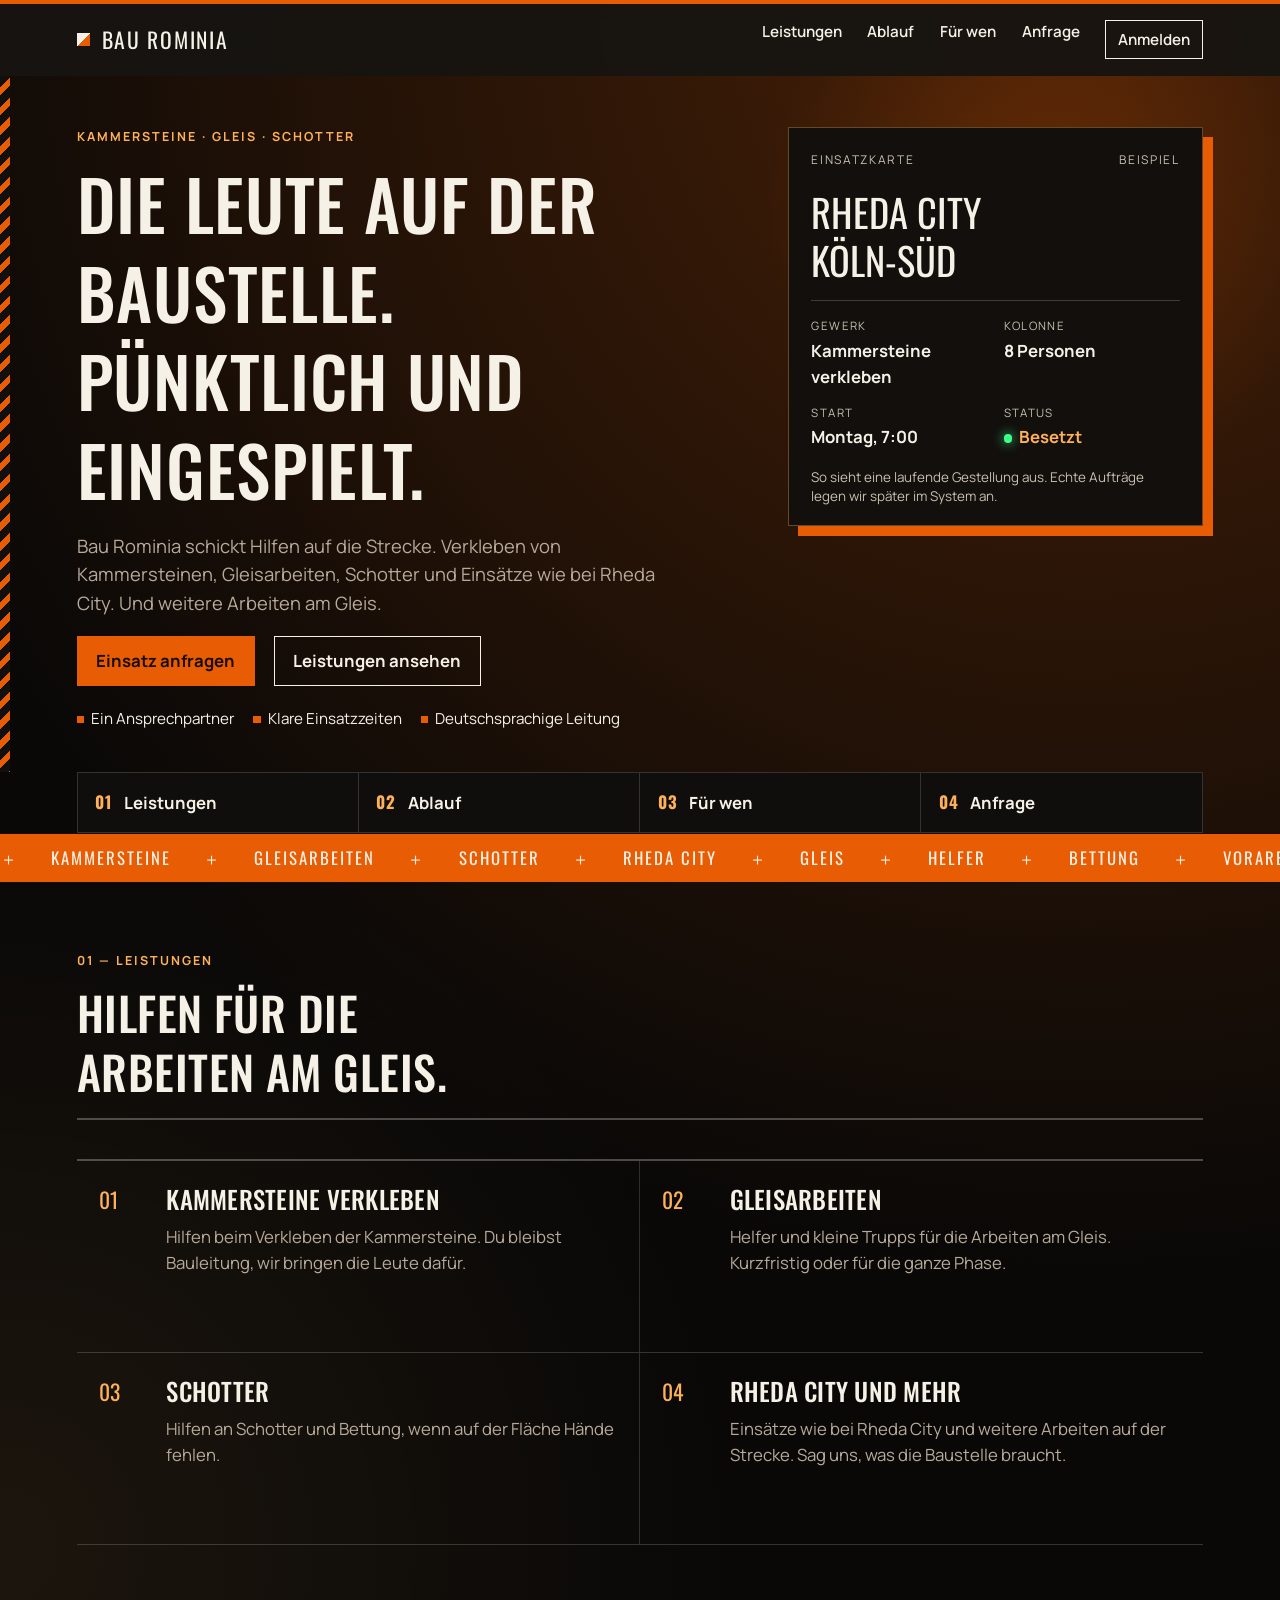
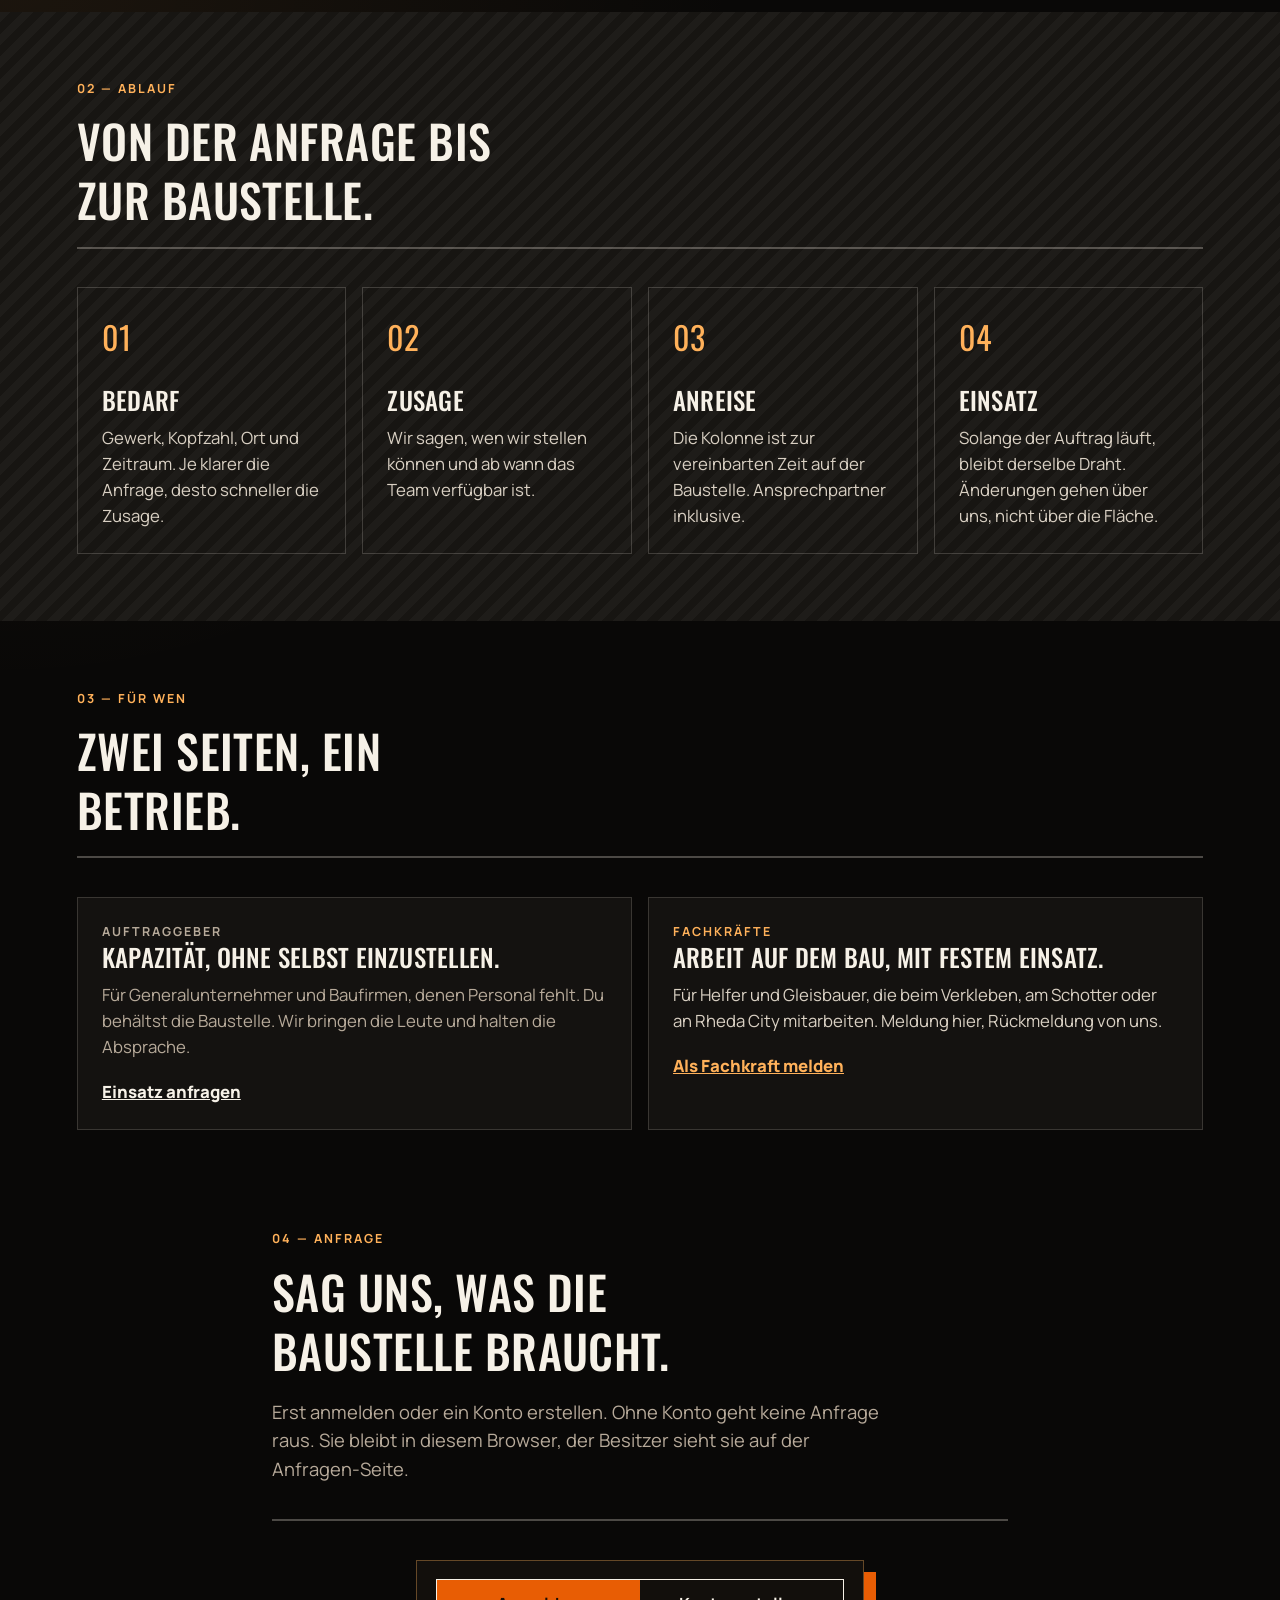
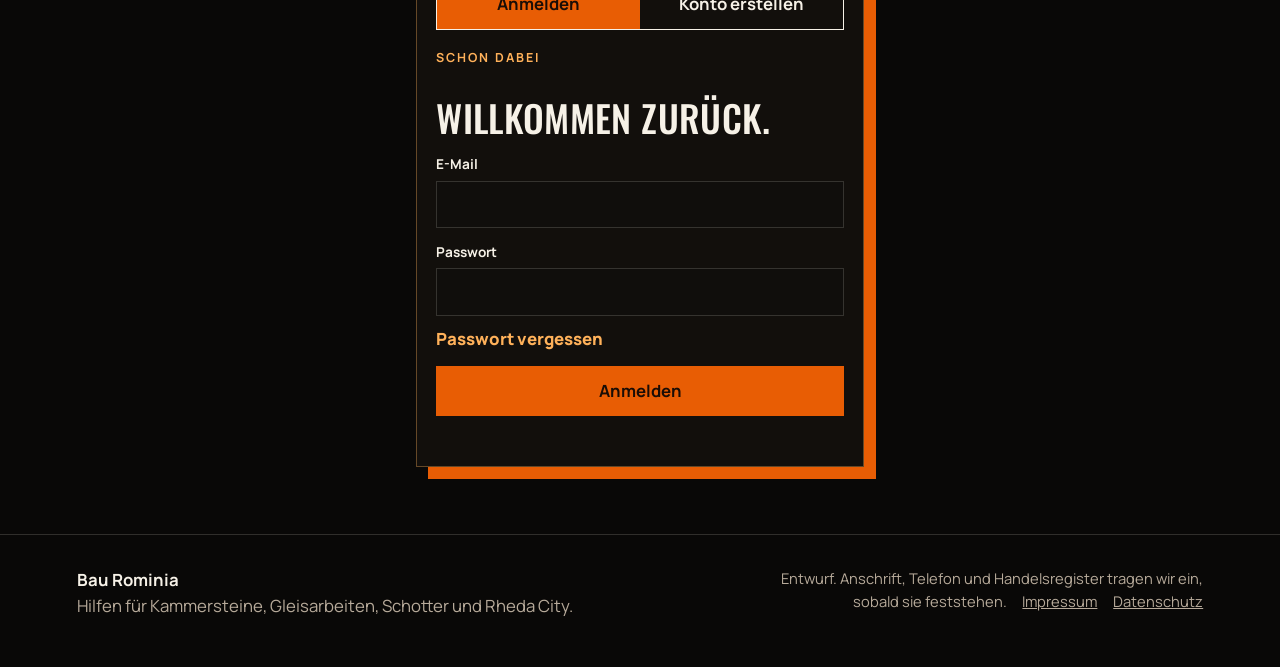
==== commit 4aa199ee: "Passwort nur lokal zuruecksetzen und Konten nur fuer die Entwicklung zeigen." ====
--- a/index.html
+++ b/index.html
@@ -35,6 +35,7 @@
         <a href="#anfrage">Anfrage</a>
         <a href="anfragen.html" data-intern hidden>Anfragen</a>
         <a href="kalkulation.html" data-intern hidden>Kalkulation</a>
+        <a href="konten.html" data-dev hidden>Konten</a>
         <a class="nav-account" href="konto.html" data-account>Anmelden</a>
       </nav>
     </header>
@@ -223,10 +224,36 @@
                 Passwort
                 <input name="password" type="password" autocomplete="current-password" required />
               </label>
+              <button class="auth-forget" type="button" data-auth-tab="reset">Passwort vergessen</button>
               <div class="form-row">
                 <button class="btn btn-solid" type="submit">Anmelden</button>
                 <p class="form-status" data-status role="status"></p>
               </div>
+            </form>
+
+            <form class="auth-card" data-auth-pane="reset" data-reset hidden novalidate>
+              <p class="kicker">Neues Passwort</p>
+              <h2>Passwort vergessen.</h2>
+              <p class="hint">
+                Nur auf diesem Computer. Es geht keine E-Mail raus. Die Adresse muss hier schon ein Konto haben.
+              </p>
+              <label>
+                E-Mail
+                <input name="email" type="email" autocomplete="username" required />
+              </label>
+              <label>
+                Neues Passwort
+                <input name="password" type="password" autocomplete="new-password" minlength="6" required />
+              </label>
+              <label>
+                Passwort wiederholen
+                <input name="password2" type="password" autocomplete="new-password" minlength="6" required />
+              </label>
+              <div class="form-row">
+                <button class="btn btn-solid" type="submit">Passwort speichern</button>
+                <button class="btn btn-line" type="button" data-auth-tab="login">Zurück</button>
+              </div>
+              <p class="form-status" data-status role="status"></p>
             </form>
 
             <form class="auth-card" data-auth-pane="register" data-anfrage-register hidden novalidate>
@@ -441,6 +468,7 @@
         Entwurf. Anschrift, Telefon und Handelsregister tragen wir ein, sobald sie feststehen.
         <a href="anfragen.html" data-intern hidden>Anfragen</a>
         <a href="kalkulation.html" data-intern hidden>Kalkulation</a>
+        <a href="konten.html" data-dev hidden>Konten</a>
         <a href="impressum.html">Impressum</a>
         <a href="datenschutz.html">Datenschutz</a>
       </p>
--- a/css/styles.css
+++ b/css/styles.css
@@ -467,6 +467,24 @@
   font-size: clamp(1.8rem, 4vw, 2.3rem);
 }
 
+.auth-card .hint {
+  margin: 0;
+  color: var(--muted);
+  font-size: 0.92rem;
+}
+
+.auth-forget {
+  justify-self: start;
+  margin: -0.2rem 0 0;
+  padding: 0;
+  border: 0;
+  background: none;
+  color: var(--rust-deep);
+  font: inherit;
+  font-weight: 800;
+  cursor: pointer;
+}
+
 .auth-card .btn {
   width: 100%;
 }
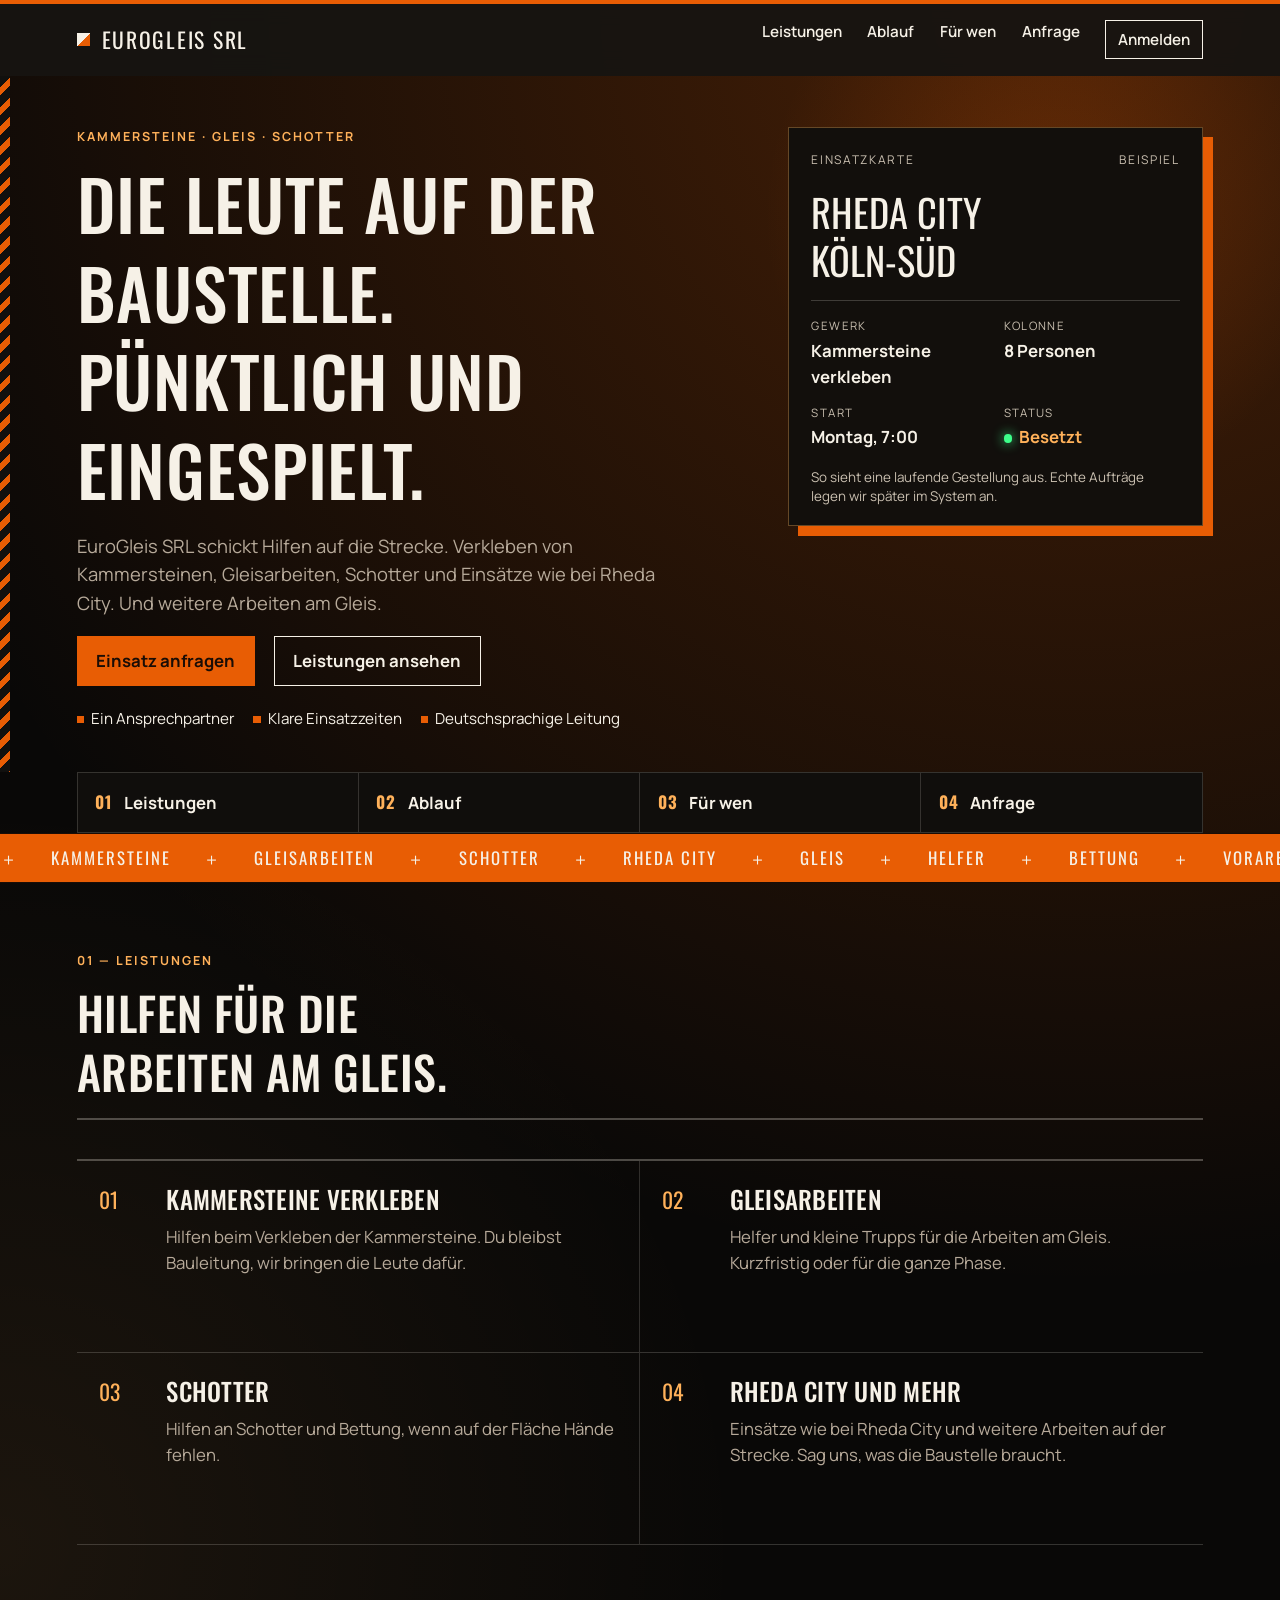
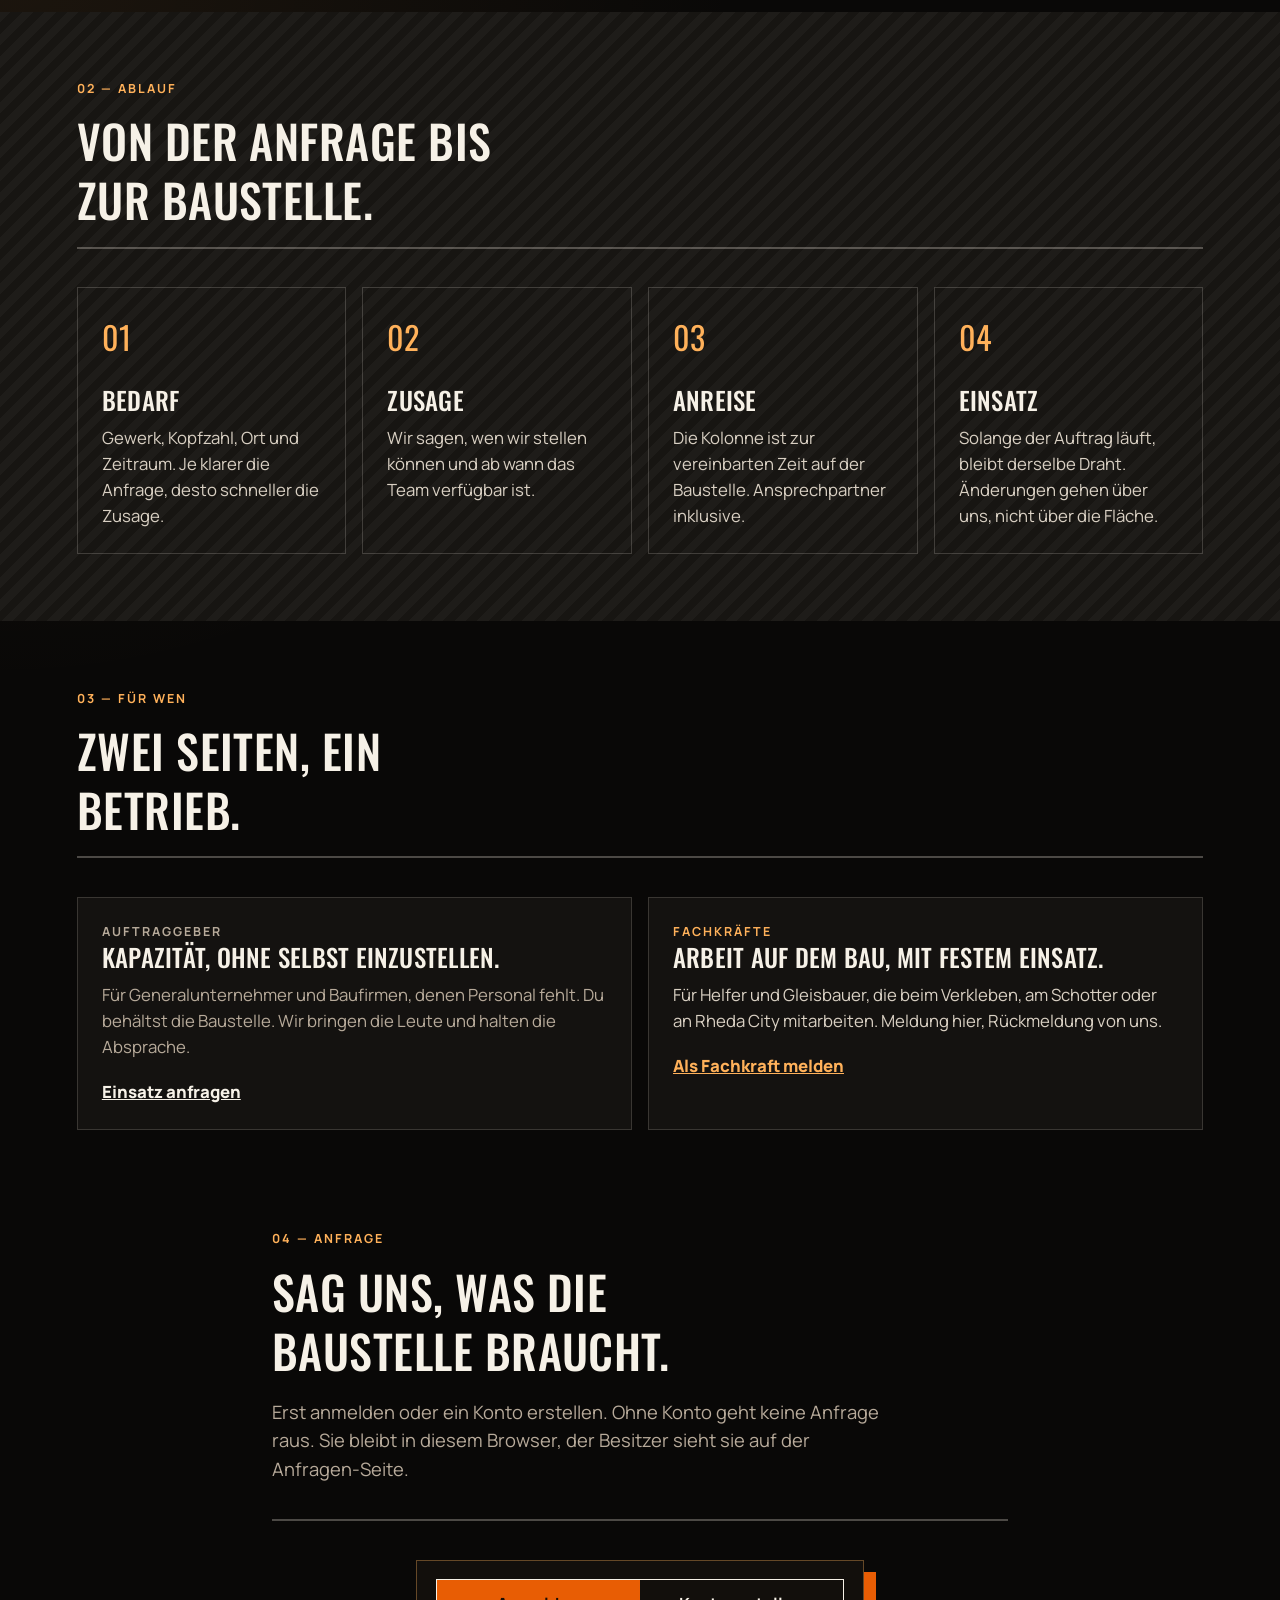
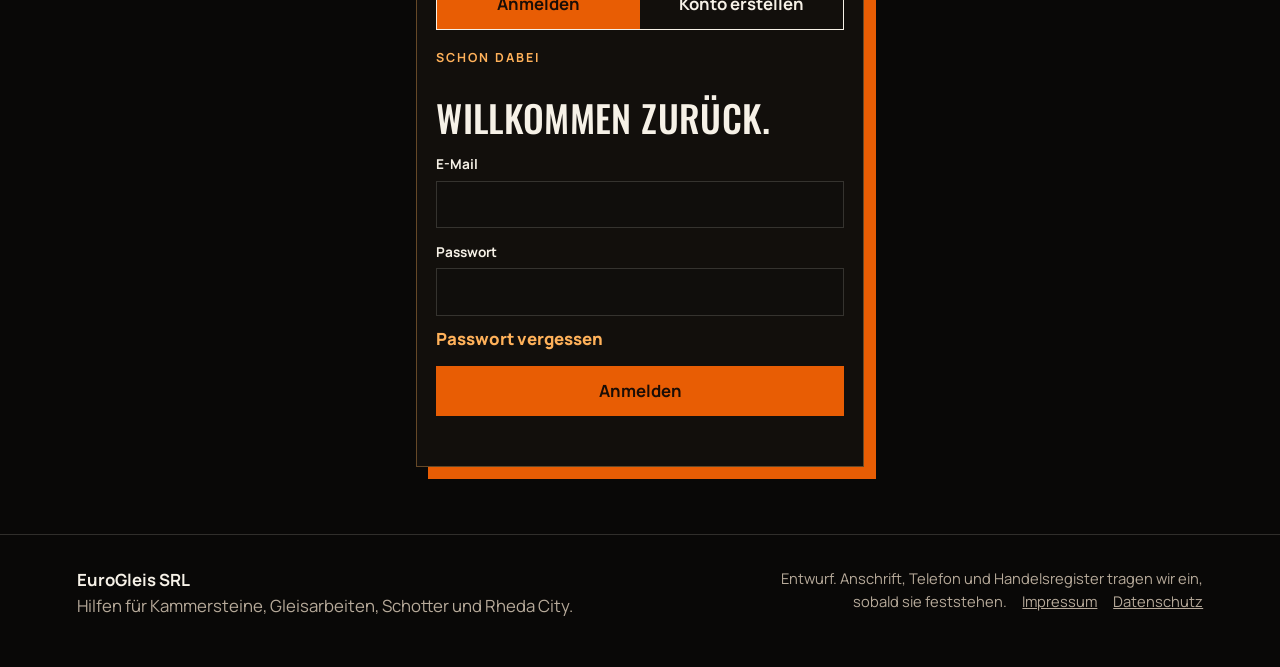
==== commit 83ac2437: "Firma auf EuroGleis SRL setzen und die Besitzer-E-Mail hinterlegen." ====
--- a/index.html
+++ b/index.html
@@ -3,10 +3,10 @@
   <head>
     <meta charset="utf-8" />
     <meta name="viewport" content="width=device-width, initial-scale=1" />
-    <title>Bau Rominia — Hilfen für Gleis und Rheda City</title>
+    <title>EuroGleis SRL — Hilfen für Gleis und Rheda City</title>
     <meta
       name="description"
-      content="Bau Rominia schickt Hilfen zum Verkleben von Kammersteinen, zu Gleisarbeiten, Schotter und Einsätzen wie bei Rheda City."
+      content="EuroGleis SRL schickt Hilfen zum Verkleben von Kammersteinen, zu Gleisarbeiten, Schotter und Einsätzen wie bei Rheda City."
     />
     <link rel="icon" href="favicon.svg" type="image/svg+xml" />
     <link rel="preconnect" href="https://fonts.googleapis.com" />
@@ -23,7 +23,7 @@
     <header class="site-header" data-header>
       <a class="wordmark" href="#oben">
         <span class="mark" aria-hidden="true"></span>
-        Bau Rominia
+        EuroGleis SRL
       </a>
       <button class="nav-toggle" type="button" aria-expanded="false" aria-controls="nav" data-nav-toggle>
         Menü
@@ -46,7 +46,7 @@
           <p class="kicker">Kammersteine · Gleis · Schotter</p>
           <h1>Die Leute auf der Baustelle. Pünktlich und eingespielt.</h1>
           <p class="lead">
-            Bau Rominia schickt Hilfen auf die Strecke. Verkleben von Kammersteinen,
+            EuroGleis SRL schickt Hilfen auf die Strecke. Verkleben von Kammersteinen,
             Gleisarbeiten, Schotter und Einsätze wie bei Rheda City. Und weitere Arbeiten am Gleis.
           </p>
           <div class="hero-actions">
@@ -224,6 +224,10 @@
                 Passwort
                 <input name="password" type="password" autocomplete="current-password" required />
               </label>
+              <label data-code-feld hidden>
+                Code aus der App
+                <input name="code" inputmode="text" autocomplete="one-time-code" disabled />
+              </label>
               <button class="auth-forget" type="button" data-auth-tab="reset">Passwort vergessen</button>
               <div class="form-row">
                 <button class="btn btn-solid" type="submit">Anmelden</button>
@@ -235,19 +239,24 @@
               <p class="kicker">Neues Passwort</p>
               <h2>Passwort vergessen.</h2>
               <p class="hint">
-                Nur auf diesem Computer. Es geht keine E-Mail raus. Die Adresse muss hier schon ein Konto haben.
+                Nur auf diesem Computer, mit dem Code aus der Authenticator-App oder einem Notfallcode.
+                Es geht keine E-Mail raus.
               </p>
               <label>
                 E-Mail
                 <input name="email" type="email" autocomplete="username" required />
               </label>
               <label>
+                Code aus der App
+                <input name="code" inputmode="text" autocomplete="one-time-code" required />
+              </label>
+              <label>
                 Neues Passwort
-                <input name="password" type="password" autocomplete="new-password" minlength="6" required />
+                <input name="password" type="password" autocomplete="new-password" minlength="8" required />
               </label>
               <label>
                 Passwort wiederholen
-                <input name="password2" type="password" autocomplete="new-password" minlength="6" required />
+                <input name="password2" type="password" autocomplete="new-password" minlength="8" required />
               </label>
               <div class="form-row">
                 <button class="btn btn-solid" type="submit">Passwort speichern</button>
@@ -284,17 +293,18 @@
               </label>
               <label>
                 Passwort
-                <input name="password" type="password" autocomplete="new-password" minlength="6" required />
+                <input name="password" type="password" autocomplete="new-password" minlength="8" required />
               </label>
               <label>
                 Passwort wiederholen
-                <input name="password2" type="password" autocomplete="new-password" minlength="6" required />
+                <input name="password2" type="password" autocomplete="new-password" minlength="8" required />
               </label>
               <div class="form-row">
                 <button class="btn btn-solid" type="submit">Konto erstellen</button>
                 <p class="form-status" data-status role="status"></p>
               </div>
             </form>
+            <div data-app hidden></div>
           </div>
         </div>
 
@@ -461,7 +471,7 @@
 
     <footer class="site-footer">
       <div>
-        <strong>Bau Rominia</strong>
+        <strong>EuroGleis SRL</strong>
         <p>Hilfen für Kammersteine, Gleisarbeiten, Schotter und Rheda City.</p>
       </div>
       <p class="fine">
@@ -474,7 +484,10 @@
       </p>
     </footer>
 
+    <script src="js/sicherheit.js"></script>
+    <script src="js/qrcode-generator.js"></script>
     <script src="js/auth.js"></script>
+    <script src="js/einrichten.js"></script>
     <script src="js/main.js"></script>
   </body>
 </html>
--- a/css/styles.css
+++ b/css/styles.css
@@ -473,6 +473,31 @@
   font-size: 0.92rem;
 }
 
+.qr {
+  width: auto;
+  height: auto;
+  max-width: 100%;
+  justify-self: center;
+  background: #fff;
+  image-rendering: pixelated;
+}
+
+.app-key,
+.code-liste {
+  margin: 0;
+  font-family: ui-monospace, Consolas, monospace;
+  letter-spacing: 0.04em;
+  overflow-wrap: anywhere;
+}
+
+.code-liste {
+  display: grid;
+  grid-template-columns: 1fr 1fr;
+  gap: 0.35rem 0.8rem;
+  padding: 0;
+  list-style: none;
+}
+
 .auth-forget {
   justify-self: start;
   margin: -0.2rem 0 0;
@@ -1241,6 +1266,29 @@
   margin: 0.15rem 0 0;
   font-weight: 700;
   overflow-wrap: anywhere;
+}
+
+.mail-zeile {
+  display: flex;
+  flex-wrap: wrap;
+  align-items: center;
+  gap: 0.55rem;
+}
+
+.mail-zeile .btn {
+  padding: 0.35rem 0.7rem;
+  font-size: 0.85rem;
+}
+
+.hilfe-form {
+  display: grid;
+  gap: 0.75rem;
+  max-width: 24rem;
+  margin-top: 0.8rem;
+}
+
+.anfrage-card > .btn {
+  margin-top: 0.2rem;
 }
 
 .page p + p {
